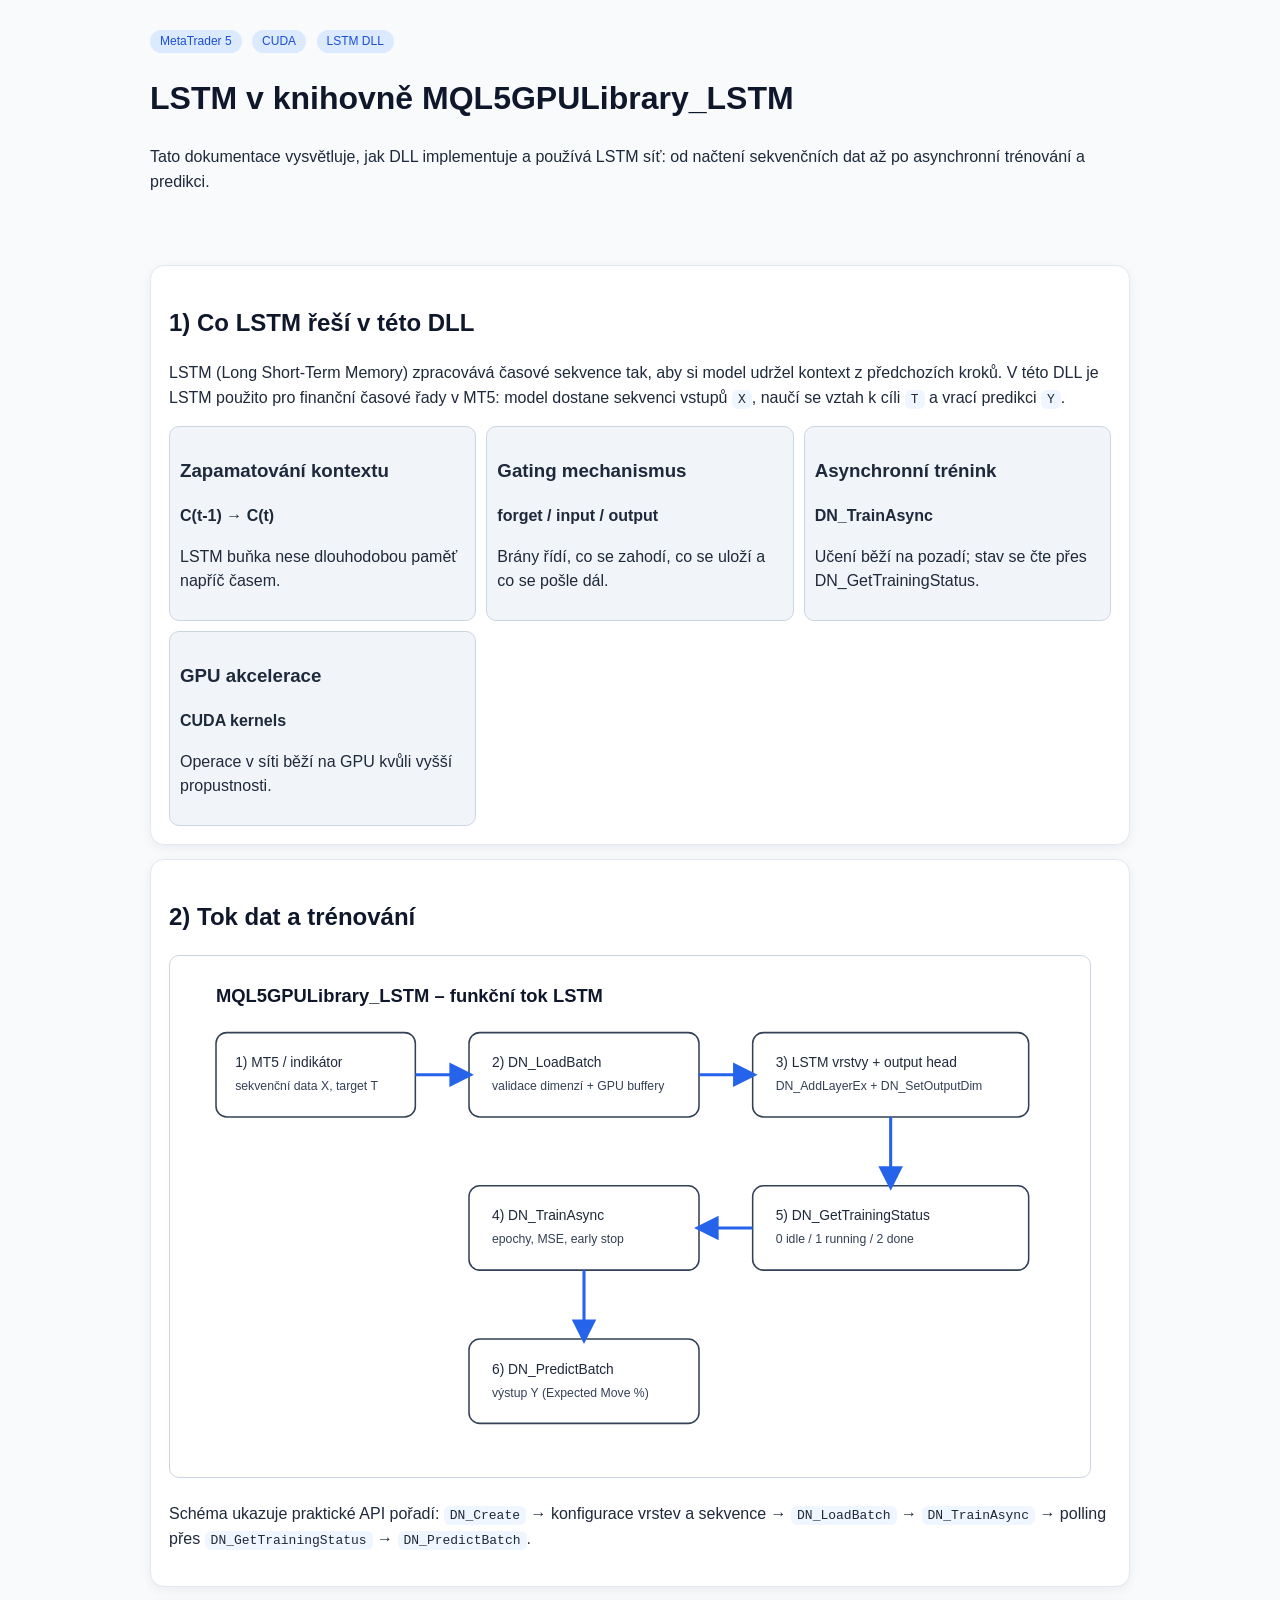
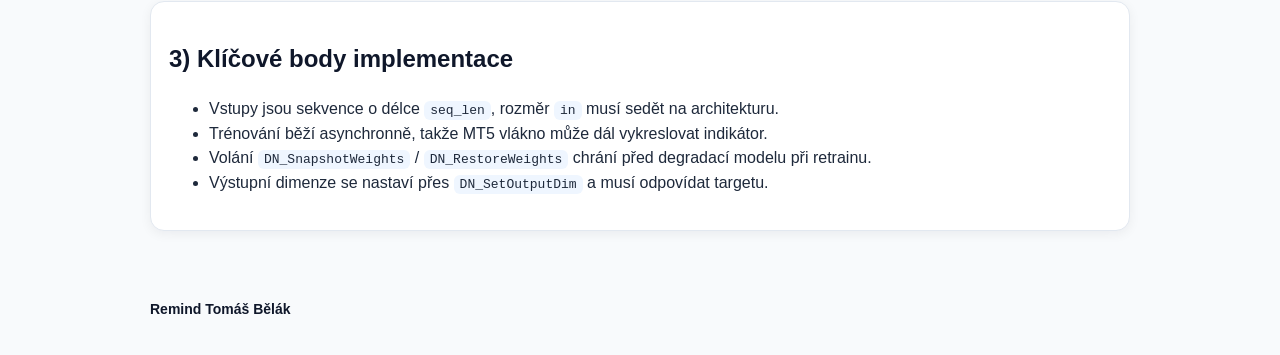
==== docs/index.html @ 9aa044b3 "Přidat HTML/JS dokumentaci LSTM s vizuálním schématem" ====
<!doctype html>
<html lang="cs">
<head>
  <meta charset="UTF-8" />
  <meta name="viewport" content="width=device-width, initial-scale=1.0" />
  <title>MQL5GPULibrary_LSTM – Dokumentace LSTM</title>
  <style>
    :root { color-scheme: light; }
    body { font-family: Arial, sans-serif; line-height: 1.55; margin: 0; color: #1e293b; background: #f8fafc; }
    header, main, footer { max-width: 980px; margin: 0 auto; padding: 20px; }
    header { padding-top: 28px; }
    h1, h2 { color: #0f172a; }
    .card { background: #fff; border: 1px solid #e2e8f0; border-radius: 14px; padding: 18px; margin: 14px 0; box-shadow: 0 3px 12px rgba(15, 23, 42, 0.06); }
    .pill { display: inline-block; padding: 2px 10px; border-radius: 999px; background: #dbeafe; color: #1d4ed8; font-size: 12px; margin-right: 6px; }
    code { background: #eff6ff; padding: 2px 6px; border-radius: 6px; }
    img { width: 100%; max-width: 920px; border-radius: 10px; border: 1px solid #cbd5e1; background: #fff; }
    .grid { display: grid; grid-template-columns: repeat(auto-fit, minmax(240px, 1fr)); gap: 10px; }
    .metric { padding: 10px; border-radius: 10px; background: #f1f5f9; border: 1px solid #cbd5e1; }
    footer { color: #475569; font-size: 14px; }
    .signature { font-weight: 700; color: #0f172a; }
  </style>
</head>
<body>
  <header>
    <span class="pill">MetaTrader 5</span>
    <span class="pill">CUDA</span>
    <span class="pill">LSTM DLL</span>
    <h1>LSTM v knihovně MQL5GPULibrary_LSTM</h1>
    <p>
      Tato dokumentace vysvětluje, jak DLL implementuje a používá LSTM síť:
      od načtení sekvenčních dat až po asynchronní trénování a predikci.
    </p>
  </header>

  <main>
    <section class="card">
      <h2>1) Co LSTM řeší v této DLL</h2>
      <p>
        LSTM (Long Short-Term Memory) zpracovává časové sekvence tak, aby si model
        udržel kontext z předchozích kroků. V této DLL je LSTM použito pro finanční
        časové řady v MT5: model dostane sekvenci vstupů <code>X</code>, naučí se vztah
        k cíli <code>T</code> a vrací predikci <code>Y</code>.
      </p>
      <div class="grid" id="lstm-metrics"></div>
    </section>

    <section class="card">
      <h2>2) Tok dat a trénování</h2>
      <img src="./lstm-flow.svg" alt="Schéma toku dat LSTM DLL" />
      <p>
        Schéma ukazuje praktické API pořadí: <code>DN_Create</code> → konfigurace
        vrstev a sekvence → <code>DN_LoadBatch</code> → <code>DN_TrainAsync</code>
        → polling přes <code>DN_GetTrainingStatus</code> → <code>DN_PredictBatch</code>.
      </p>
    </section>

    <section class="card">
      <h2>3) Klíčové body implementace</h2>
      <ul>
        <li>Vstupy jsou sekvence o délce <code>seq_len</code>, rozměr <code>in</code> musí sedět na architekturu.</li>
        <li>Trénování běží asynchronně, takže MT5 vlákno může dál vykreslovat indikátor.</li>
        <li>Volání <code>DN_SnapshotWeights</code> / <code>DN_RestoreWeights</code> chrání před degradací modelu při retrainu.</li>
        <li>Výstupní dimenze se nastaví přes <code>DN_SetOutputDim</code> a musí odpovídat targetu.</li>
      </ul>
    </section>
  </main>

  <footer>
    <p class="signature">Remind Tomáš Bělák</p>
  </footer>

  <script src="./app.js"></script>
</body>
</html>
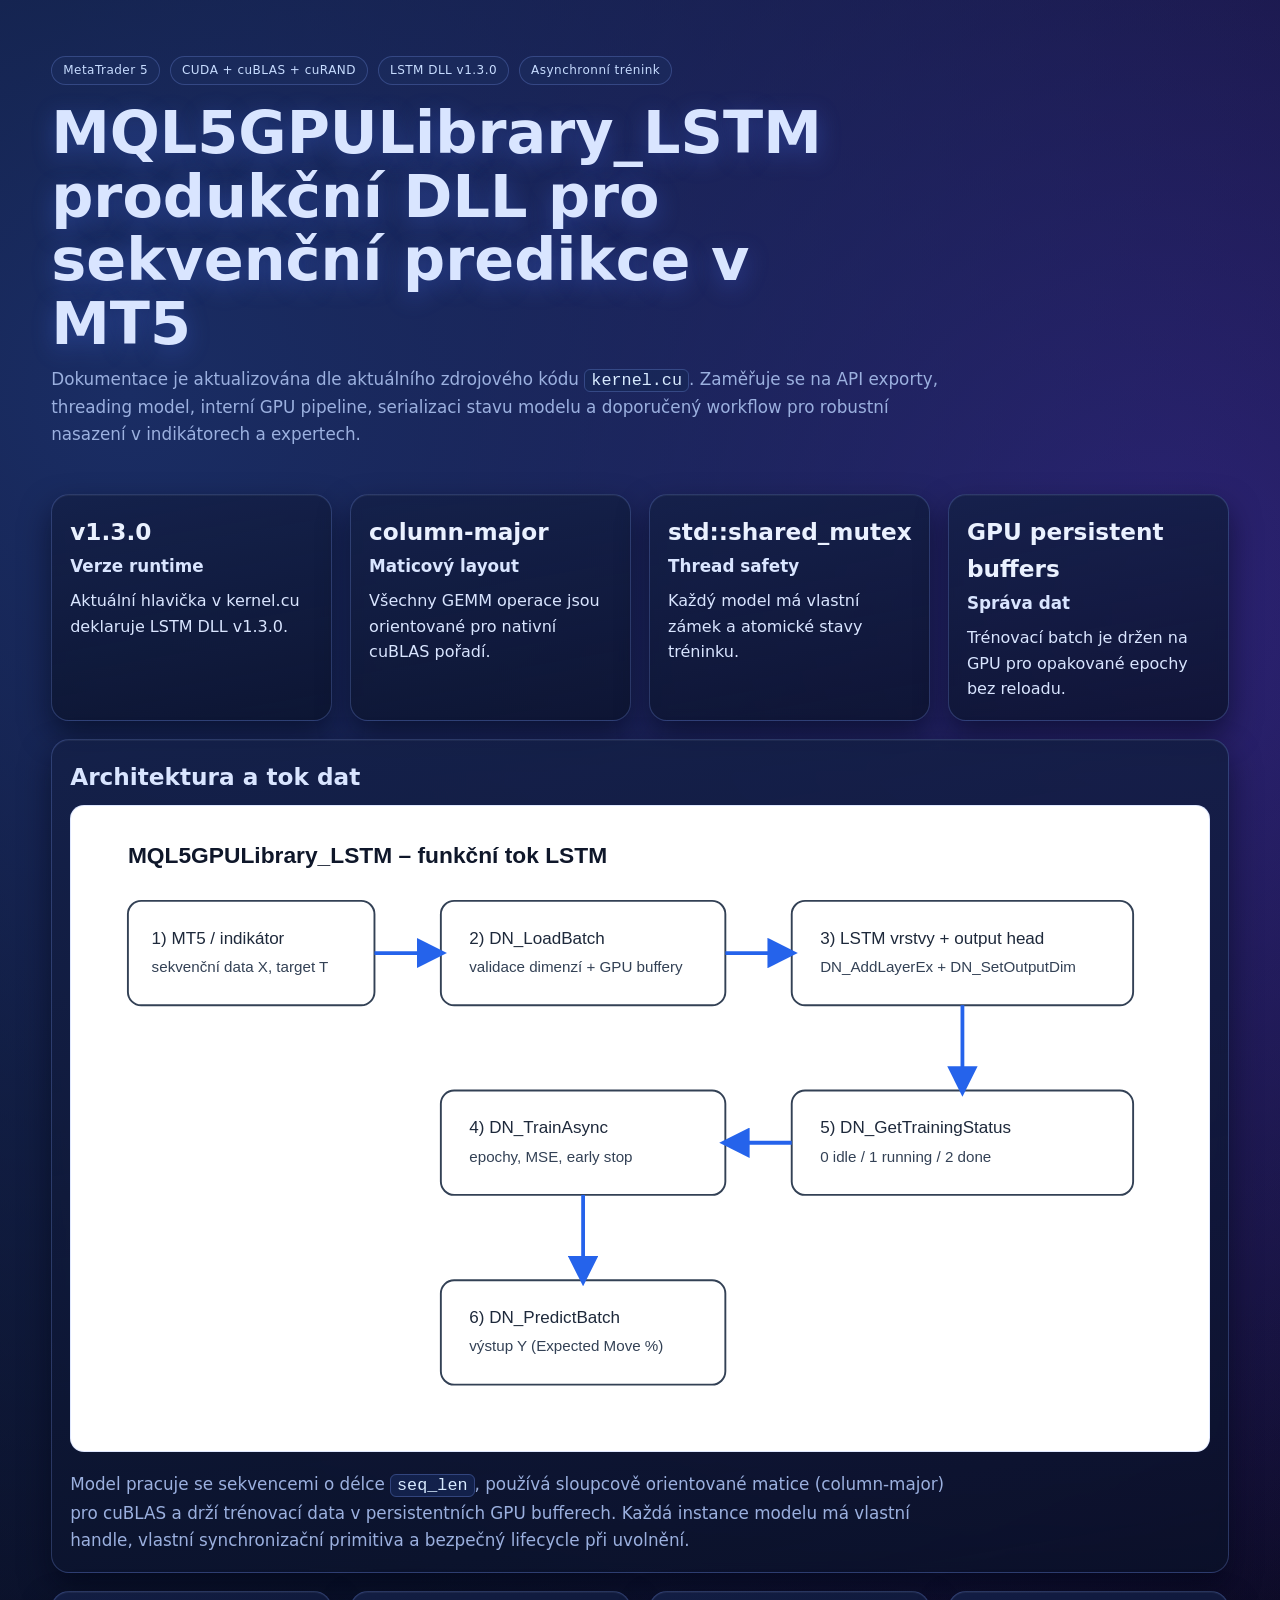
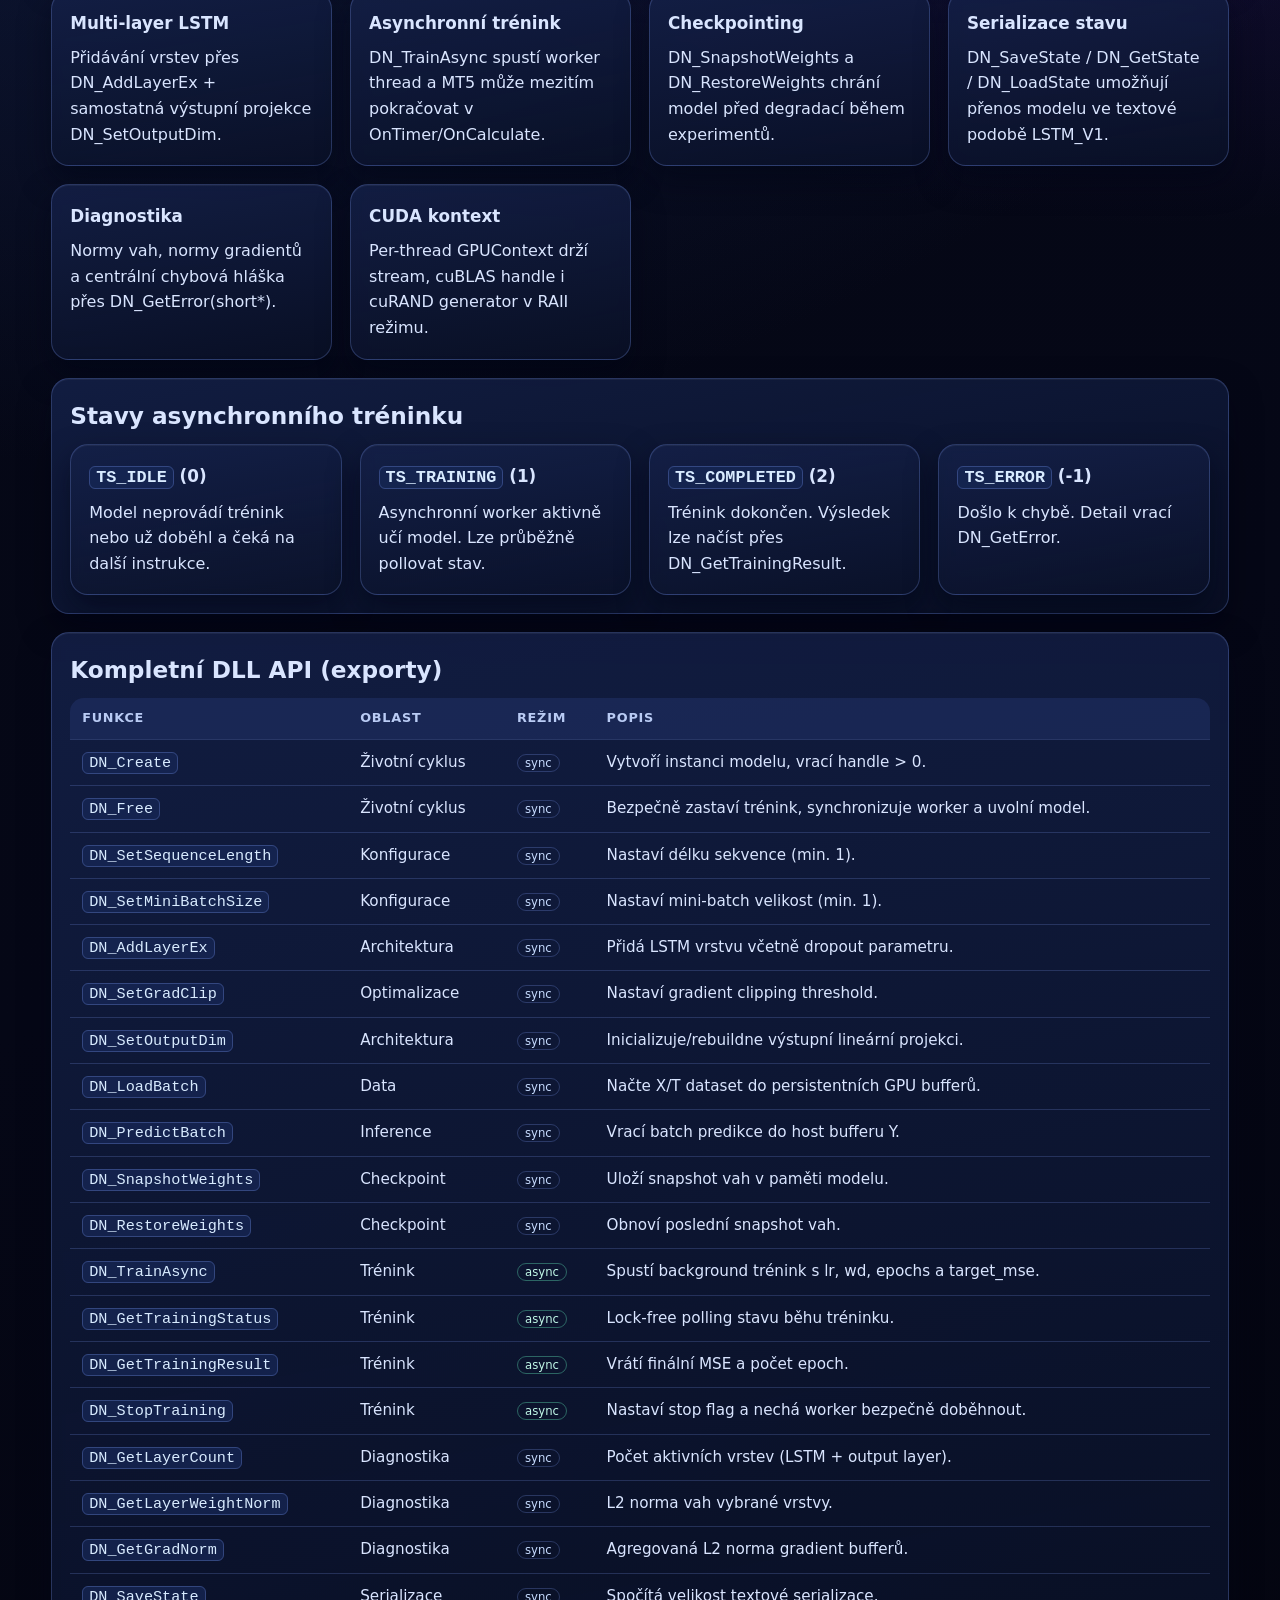
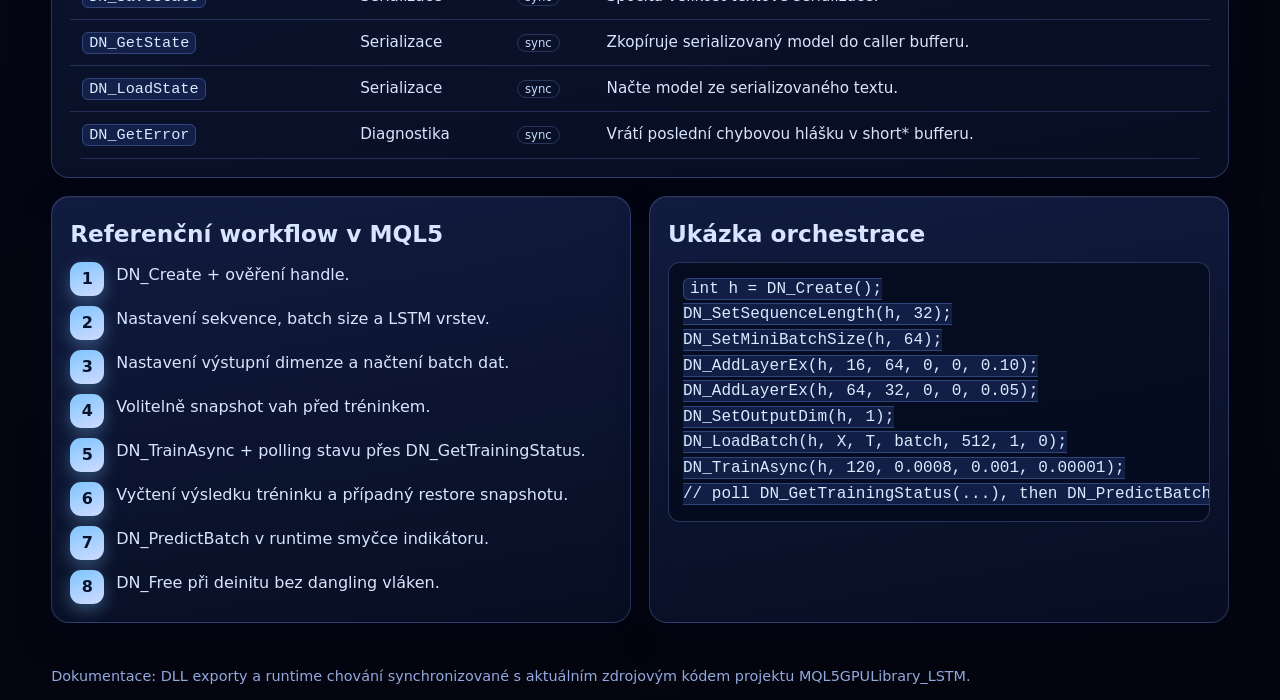
==== commit 637a98d3: "Expand docs into rich visual DLL reference" ====
--- a/docs/index.html
+++ b/docs/index.html
@@ -3,70 +3,218 @@
 <head>
   <meta charset="UTF-8" />
   <meta name="viewport" content="width=device-width, initial-scale=1.0" />
-  <title>MQL5GPULibrary_LSTM – Dokumentace LSTM</title>
+  <title>MQL5GPULibrary_LSTM — CUDA LSTM DLL</title>
   <style>
-    :root { color-scheme: light; }
-    body { font-family: Arial, sans-serif; line-height: 1.55; margin: 0; color: #1e293b; background: #f8fafc; }
-    header, main, footer { max-width: 980px; margin: 0 auto; padding: 20px; }
-    header { padding-top: 28px; }
-    h1, h2 { color: #0f172a; }
-    .card { background: #fff; border: 1px solid #e2e8f0; border-radius: 14px; padding: 18px; margin: 14px 0; box-shadow: 0 3px 12px rgba(15, 23, 42, 0.06); }
-    .pill { display: inline-block; padding: 2px 10px; border-radius: 999px; background: #dbeafe; color: #1d4ed8; font-size: 12px; margin-right: 6px; }
-    code { background: #eff6ff; padding: 2px 6px; border-radius: 6px; }
-    img { width: 100%; max-width: 920px; border-radius: 10px; border: 1px solid #cbd5e1; background: #fff; }
-    .grid { display: grid; grid-template-columns: repeat(auto-fit, minmax(240px, 1fr)); gap: 10px; }
-    .metric { padding: 10px; border-radius: 10px; background: #f1f5f9; border: 1px solid #cbd5e1; }
-    footer { color: #475569; font-size: 14px; }
-    .signature { font-weight: 700; color: #0f172a; }
+    :root {
+      --bg: #070b1b;
+      --bg-soft: #0f1532;
+      --card: rgba(14, 24, 54, 0.78);
+      --line: rgba(130, 162, 255, 0.25);
+      --text: #d9e5ff;
+      --muted: #9bb0df;
+      --accent: #63b3ff;
+      --accent-2: #9a7dff;
+      --ok: #5de2b1;
+      --warn: #ffd166;
+    }
+
+    * { box-sizing: border-box; }
+    body {
+      margin: 0;
+      font-family: "Inter", "Segoe UI", system-ui, sans-serif;
+      background:
+        radial-gradient(circle at 10% 10%, #1a2d64 0%, rgba(26,45,100,0) 45%),
+        radial-gradient(circle at 90% 15%, #341d7a 0%, rgba(52,29,122,0) 35%),
+        linear-gradient(160deg, #060a17 0%, #050716 60%, #03040d 100%);
+      color: var(--text);
+      line-height: 1.6;
+      min-height: 100vh;
+    }
+
+    .container { width: min(1200px, 92vw); margin: 0 auto; }
+
+    .hero {
+      padding: 56px 0 30px;
+    }
+
+    .badges { display: flex; flex-wrap: wrap; gap: 10px; }
+    .badge {
+      border: 1px solid var(--line);
+      padding: 4px 11px;
+      border-radius: 999px;
+      color: #c7dcff;
+      background: rgba(28, 47, 97, 0.5);
+      font-size: 12px;
+      letter-spacing: 0.04em;
+    }
+
+    h1 {
+      margin: 16px 0 10px;
+      font-size: clamp(2rem, 4.6vw, 4rem);
+      line-height: 1.08;
+      max-width: 850px;
+      text-shadow: 0 6px 24px rgba(80, 121, 255, 0.33);
+    }
+
+    .lead { color: var(--muted); max-width: 900px; font-size: 1.05rem; }
+
+    .grid {
+      display: grid;
+      gap: 18px;
+      grid-template-columns: repeat(auto-fit, minmax(230px, 1fr));
+    }
+
+    .panel {
+      border: 1px solid var(--line);
+      border-radius: 18px;
+      background: linear-gradient(170deg, rgba(20, 32, 72, 0.86), rgba(10, 17, 40, 0.76));
+      box-shadow: inset 0 1px 0 rgba(255,255,255,0.05), 0 14px 30px rgba(2, 5, 22, 0.55);
+      backdrop-filter: blur(6px);
+      padding: 18px;
+    }
+
+    h2 { margin: 0 0 10px; font-size: 1.45rem; }
+    h3 { margin: 0 0 8px; font-size: 1.05rem; }
+    p { margin: 0; }
+
+    section { margin: 16px 0 18px; }
+
+    .stats .value {
+      font-size: 1.45rem;
+      font-weight: 700;
+      color: #eaf1ff;
+      margin-bottom: 3px;
+    }
+
+    .flow-img {
+      width: 100%;
+      border-radius: 14px;
+      border: 1px solid var(--line);
+      margin-bottom: 12px;
+      background: #fff;
+    }
+
+    .api-table {
+      width: 100%;
+      border-collapse: collapse;
+      font-size: 0.95rem;
+      overflow: hidden;
+      border-radius: 14px;
+    }
+
+    .api-table th, .api-table td {
+      border-bottom: 1px solid rgba(117, 146, 230, 0.24);
+      text-align: left;
+      padding: 10px 12px;
+      vertical-align: top;
+    }
+
+    .api-table th {
+      color: #b9cbf4;
+      background: rgba(34, 53, 108, 0.5);
+      font-size: 0.8rem;
+      text-transform: uppercase;
+      letter-spacing: 0.06em;
+    }
+
+    .tag { font-size: 0.73rem; padding: 1px 7px; border-radius: 10px; border: 1px solid var(--line); }
+    .tag.async { color: #c0f8e7; border-color: rgba(93,226,177,.4); }
+    .tag.sync { color: #c7dcff; }
+
+    code {
+      font-family: Consolas, "SFMono-Regular", monospace;
+      color: #d8ebff;
+      background: rgba(23, 39, 87, 0.72);
+      border: 1px solid rgba(109, 139, 220, 0.35);
+      border-radius: 6px;
+      padding: 1px 6px;
+    }
+
+    pre {
+      margin: 0;
+      padding: 14px;
+      border-radius: 12px;
+      background: rgba(5, 12, 31, 0.9);
+      border: 1px solid rgba(118, 149, 233, 0.3);
+      overflow: auto;
+      color: #d7e6ff;
+    }
+
+    .timeline { display: grid; gap: 10px; }
+    .step {
+      display: grid;
+      grid-template-columns: 36px 1fr;
+      gap: 10px;
+      align-items: start;
+    }
+    .step .n {
+      width: 34px; height: 34px; border-radius: 11px;
+      display: grid; place-items: center;
+      font-weight: 700;
+      color: #09132f;
+      background: linear-gradient(160deg, #7ec5ff, #d0dbff);
+      box-shadow: 0 6px 16px rgba(126,197,255,0.35);
+    }
+
+    footer { color: #91a9de; padding: 24px 0 40px; font-size: .9rem; }
   </style>
 </head>
 <body>
-  <header>
-    <span class="pill">MetaTrader 5</span>
-    <span class="pill">CUDA</span>
-    <span class="pill">LSTM DLL</span>
-    <h1>LSTM v knihovně MQL5GPULibrary_LSTM</h1>
-    <p>
-      Tato dokumentace vysvětluje, jak DLL implementuje a používá LSTM síť:
-      od načtení sekvenčních dat až po asynchronní trénování a predikci.
-    </p>
+  <header class="hero container">
+    <div class="badges">
+      <span class="badge">MetaTrader 5</span>
+      <span class="badge">CUDA + cuBLAS + cuRAND</span>
+      <span class="badge">LSTM DLL v1.3.0</span>
+      <span class="badge">Asynchronní trénink</span>
+    </div>
+    <h1>MQL5GPULibrary_LSTM<br/>produkční DLL pro sekvenční predikce v MT5</h1>
+    <p class="lead">Dokumentace je aktualizována dle aktuálního zdrojového kódu <code>kernel.cu</code>. Zaměřuje se na API exporty, threading model, interní GPU pipeline, serializaci stavu modelu a doporučený workflow pro robustní nasazení v indikátorech a expertech.</p>
   </header>
 
-  <main>
-    <section class="card">
-      <h2>1) Co LSTM řeší v této DLL</h2>
-      <p>
-        LSTM (Long Short-Term Memory) zpracovává časové sekvence tak, aby si model
-        udržel kontext z předchozích kroků. V této DLL je LSTM použito pro finanční
-        časové řady v MT5: model dostane sekvenci vstupů <code>X</code>, naučí se vztah
-        k cíli <code>T</code> a vrací predikci <code>Y</code>.
-      </p>
-      <div class="grid" id="lstm-metrics"></div>
-    </section>
-
-    <section class="card">
-      <h2>2) Tok dat a trénování</h2>
-      <img src="./lstm-flow.svg" alt="Schéma toku dat LSTM DLL" />
-      <p>
-        Schéma ukazuje praktické API pořadí: <code>DN_Create</code> → konfigurace
-        vrstev a sekvence → <code>DN_LoadBatch</code> → <code>DN_TrainAsync</code>
-        → polling přes <code>DN_GetTrainingStatus</code> → <code>DN_PredictBatch</code>.
-      </p>
-    </section>
-
-    <section class="card">
-      <h2>3) Klíčové body implementace</h2>
-      <ul>
-        <li>Vstupy jsou sekvence o délce <code>seq_len</code>, rozměr <code>in</code> musí sedět na architekturu.</li>
-        <li>Trénování běží asynchronně, takže MT5 vlákno může dál vykreslovat indikátor.</li>
-        <li>Volání <code>DN_SnapshotWeights</code> / <code>DN_RestoreWeights</code> chrání před degradací modelu při retrainu.</li>
-        <li>Výstupní dimenze se nastaví přes <code>DN_SetOutputDim</code> a musí odpovídat targetu.</li>
-      </ul>
+  <main class="container">
+    <section class="grid stats" id="runtime-stats"></section>
+
+    <section class="panel">
+      <h2>Architektura a tok dat</h2>
+      <img src="./lstm-flow.svg" alt="Tok dat a API orchestrace LSTM DLL" class="flow-img"/>
+      <p class="lead">Model pracuje se sekvencemi o délce <code>seq_len</code>, používá sloupcově orientované matice (column-major) pro cuBLAS a drží trénovací data v persistentních GPU bufferech. Každá instance modelu má vlastní handle, vlastní synchronizační primitiva a bezpečný lifecycle při uvolnění.</p>
+    </section>
+
+    <section class="grid" id="feature-cards"></section>
+
+    <section class="panel">
+      <h2>Stavy asynchronního tréninku</h2>
+      <div class="grid" id="state-cards"></div>
+    </section>
+
+    <section class="panel">
+      <h2>Kompletní DLL API (exporty)</h2>
+      <table class="api-table" id="api-table"></table>
+    </section>
+
+    <section class="grid">
+      <article class="panel">
+        <h2>Referenční workflow v MQL5</h2>
+        <div class="timeline" id="workflow"></div>
+      </article>
+      <article class="panel">
+        <h2>Ukázka orchestrace</h2>
+<pre><code>int h = DN_Create();
+DN_SetSequenceLength(h, 32);
+DN_SetMiniBatchSize(h, 64);
+DN_AddLayerEx(h, 16, 64, 0, 0, 0.10);
+DN_AddLayerEx(h, 64, 32, 0, 0, 0.05);
+DN_SetOutputDim(h, 1);
+DN_LoadBatch(h, X, T, batch, 512, 1, 0);
+DN_TrainAsync(h, 120, 0.0008, 0.001, 0.00001);
+// poll DN_GetTrainingStatus(...), then DN_PredictBatch(...)
+</code></pre>
+      </article>
     </section>
   </main>
 
-  <footer>
-    <p class="signature">Remind Tomáš Bělák</p>
+  <footer class="container">
+    Dokumentace: DLL exporty a runtime chování synchronizované s aktuálním zdrojovým kódem projektu MQL5GPULibrary_LSTM.
   </footer>
 
   <script src="./app.js"></script>
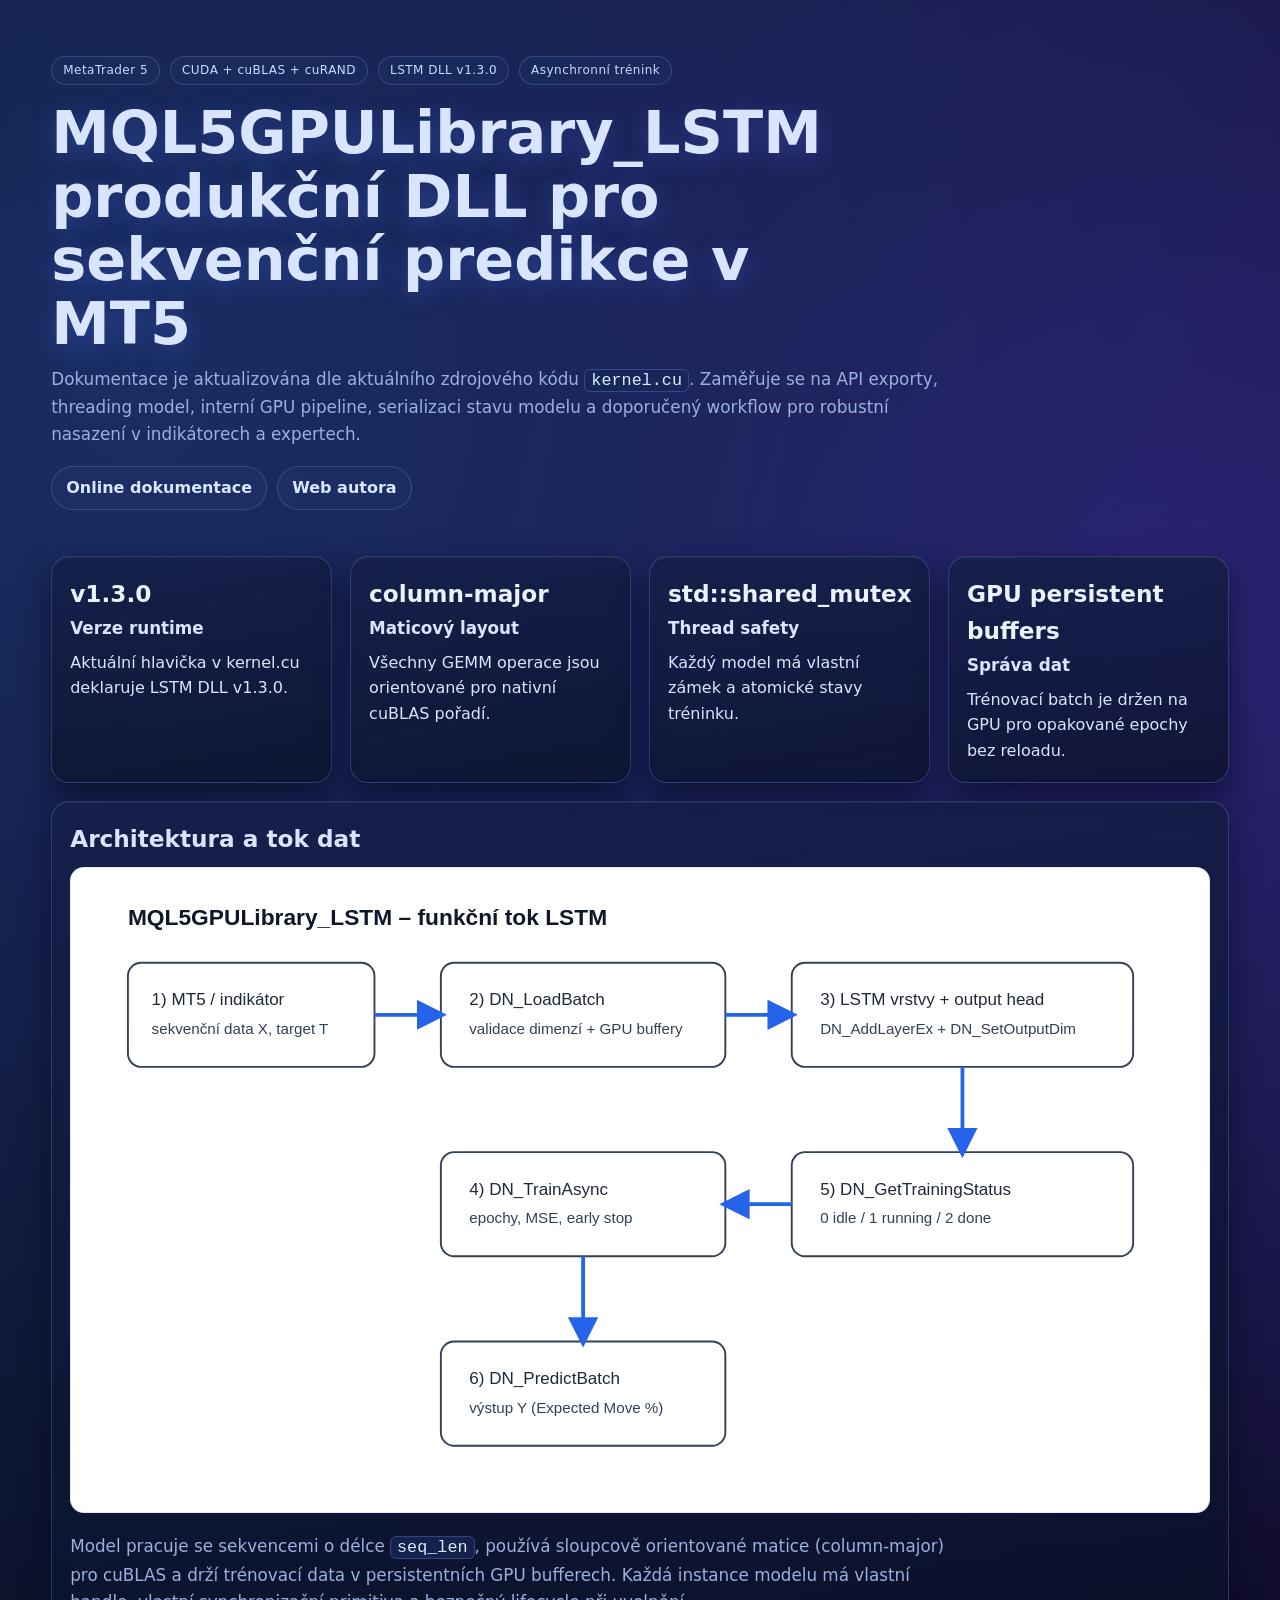
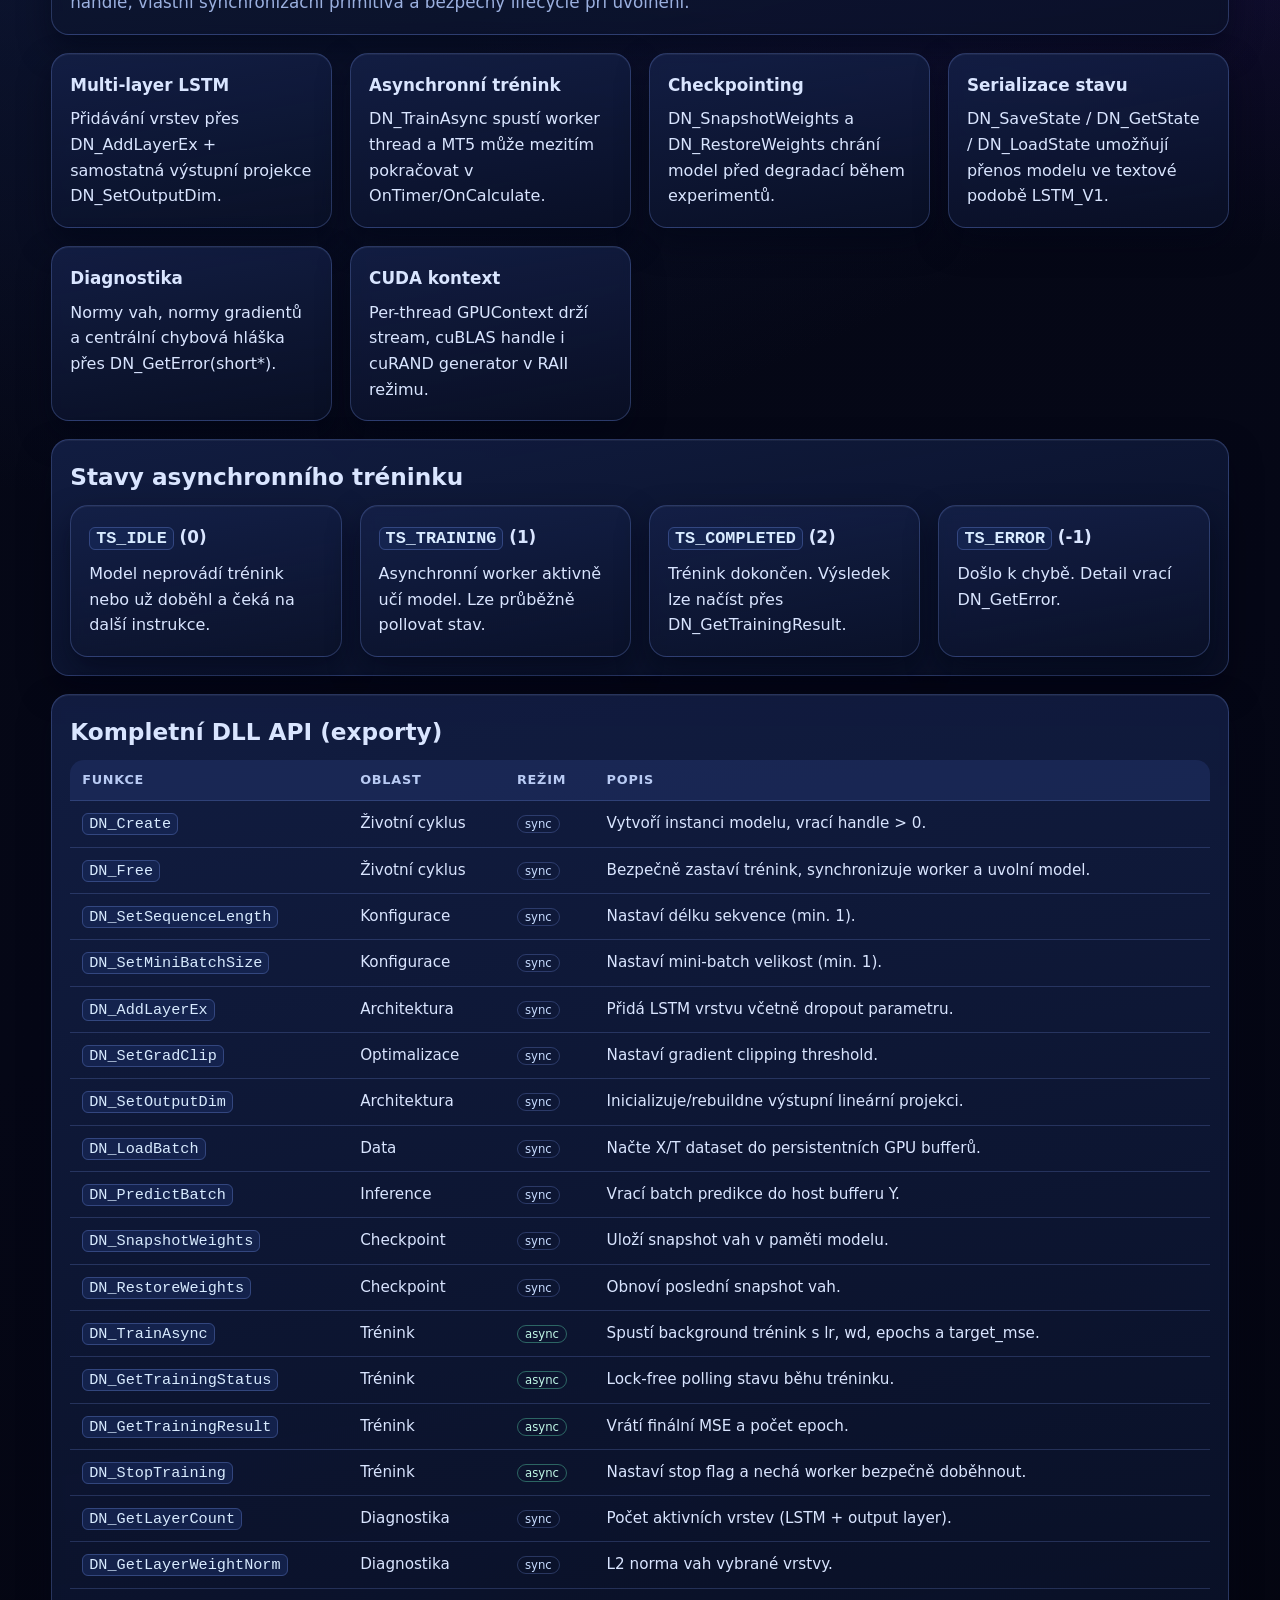
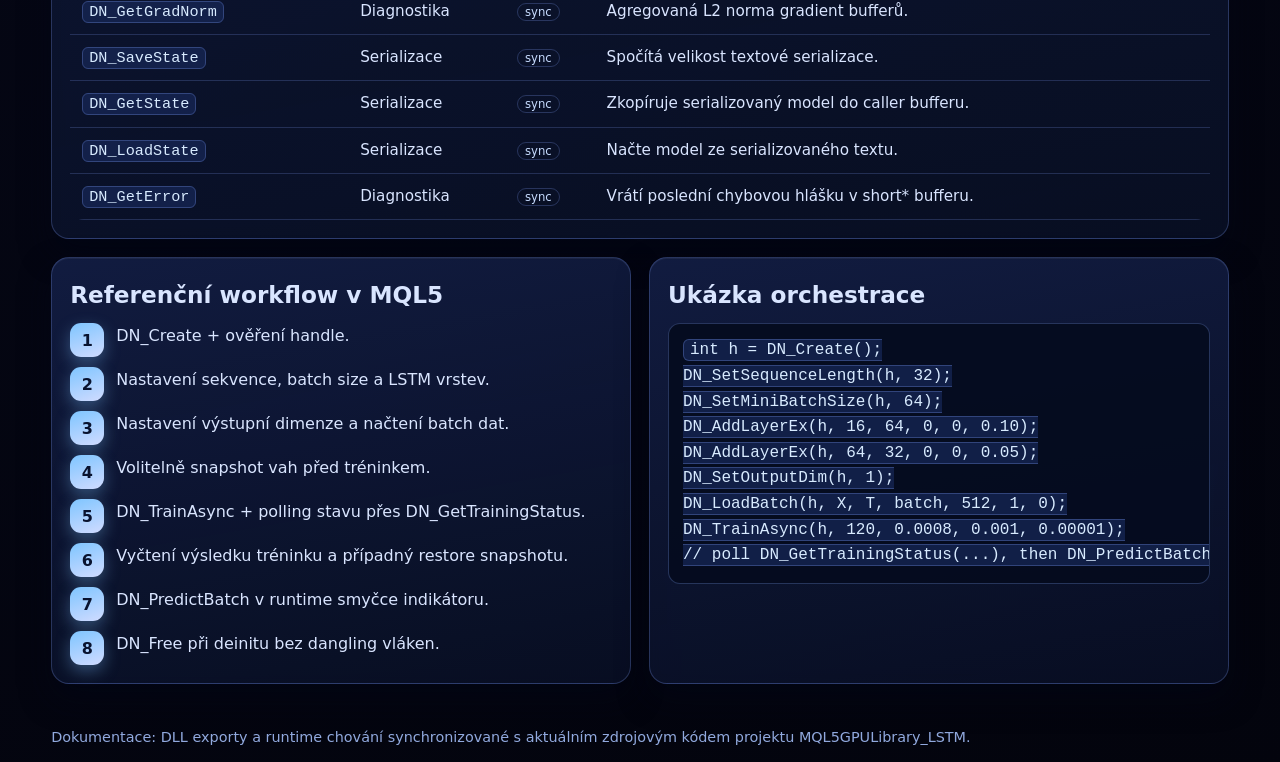
==== commit 5b3f3be0: "Add official remind.cz links to docs and README" ====
--- a/docs/index.html
+++ b/docs/index.html
@@ -58,6 +58,31 @@
 
     .lead { color: var(--muted); max-width: 900px; font-size: 1.05rem; }
 
+    .quick-links {
+      margin-top: 18px;
+      display: flex;
+      flex-wrap: wrap;
+      gap: 10px;
+    }
+
+    .quick-link {
+      display: inline-flex;
+      align-items: center;
+      gap: 8px;
+      padding: 8px 14px;
+      border-radius: 999px;
+      border: 1px solid var(--line);
+      color: #d6e7ff;
+      text-decoration: none;
+      font-weight: 600;
+      background: rgba(34, 53, 108, 0.4);
+    }
+
+    .quick-link:hover {
+      border-color: rgba(99, 179, 255, 0.65);
+      background: rgba(42, 66, 132, 0.55);
+    }
+
     .grid {
       display: grid;
       gap: 18px;
@@ -169,6 +194,10 @@
     </div>
     <h1>MQL5GPULibrary_LSTM<br/>produkční DLL pro sekvenční predikce v MT5</h1>
     <p class="lead">Dokumentace je aktualizována dle aktuálního zdrojového kódu <code>kernel.cu</code>. Zaměřuje se na API exporty, threading model, interní GPU pipeline, serializaci stavu modelu a doporučený workflow pro robustní nasazení v indikátorech a expertech.</p>
+    <div class="quick-links">
+      <a class="quick-link" href="https://remind.cz/DLL/MQL5GPULibrary_LSTM.html" target="_blank" rel="noopener noreferrer">Online dokumentace</a>
+      <a class="quick-link" href="https://remind.cz/" target="_blank" rel="noopener noreferrer">Web autora</a>
+    </div>
   </header>
 
   <main class="container">
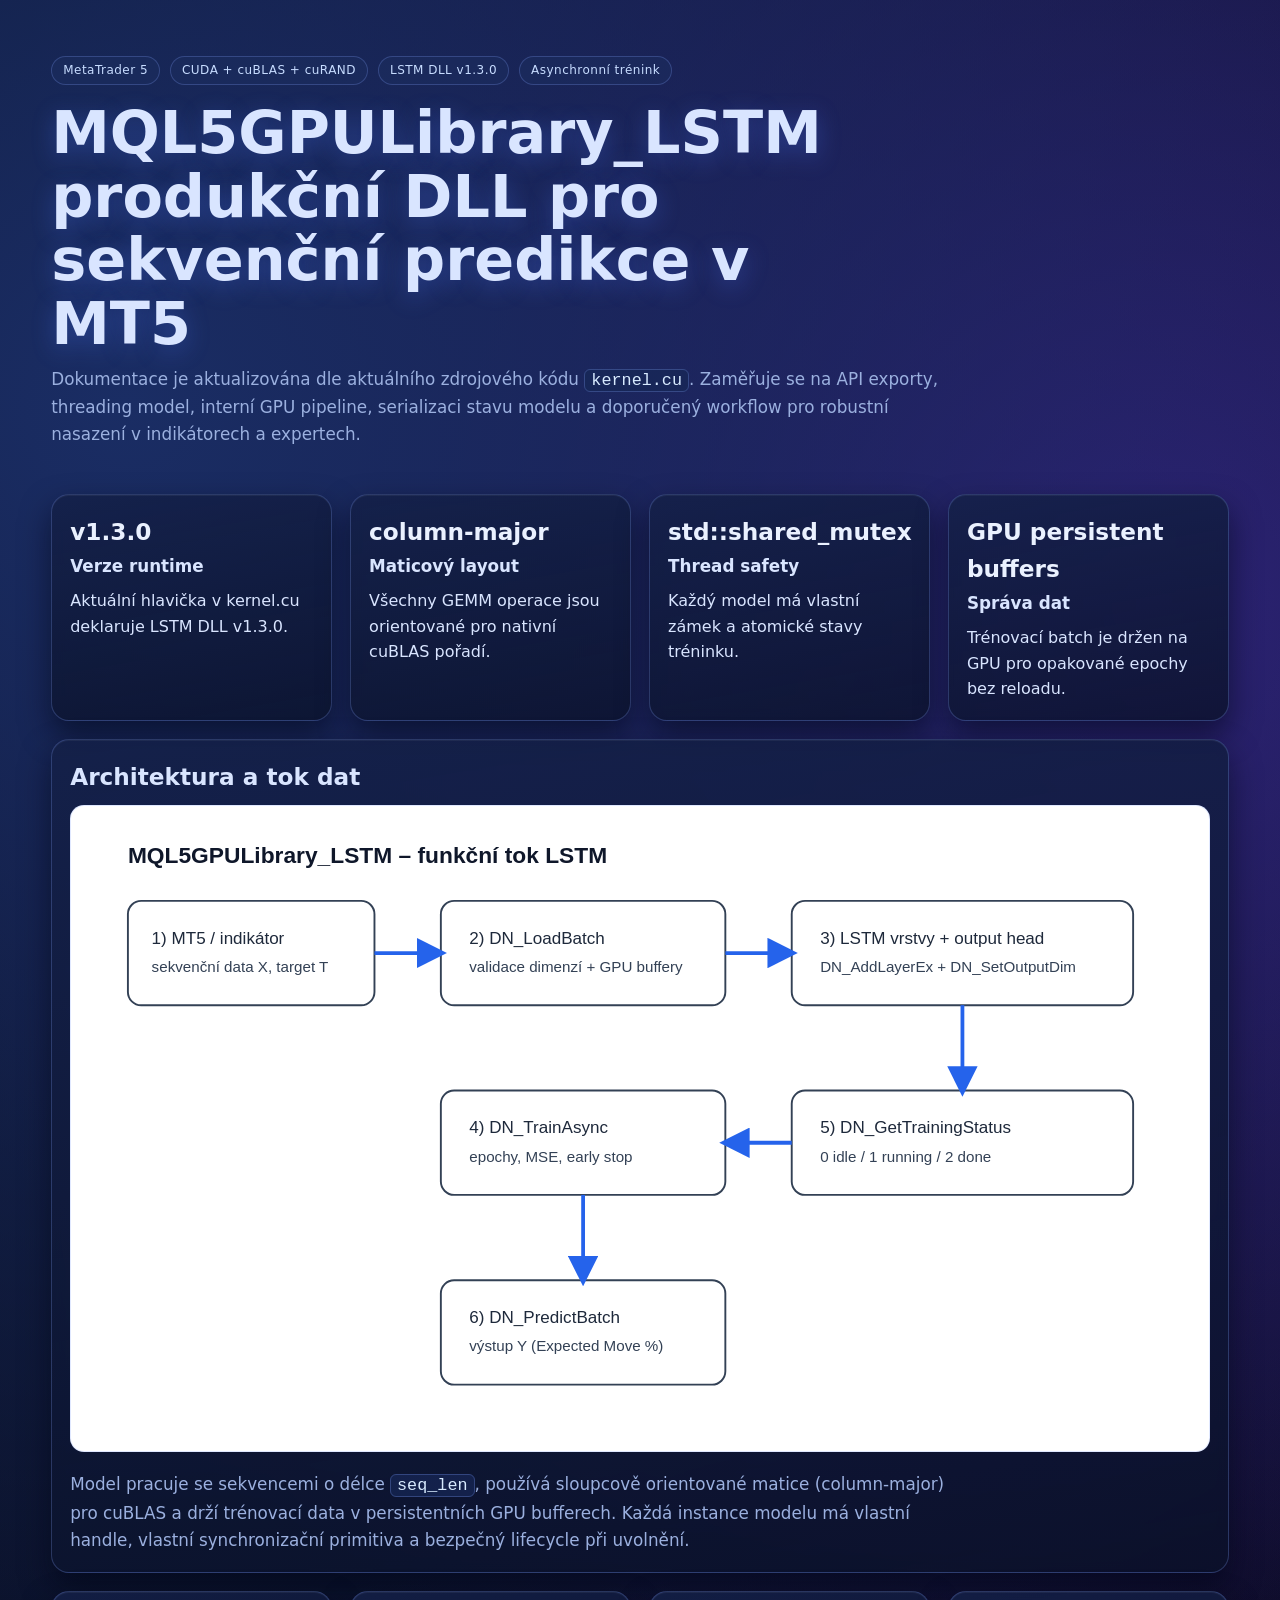
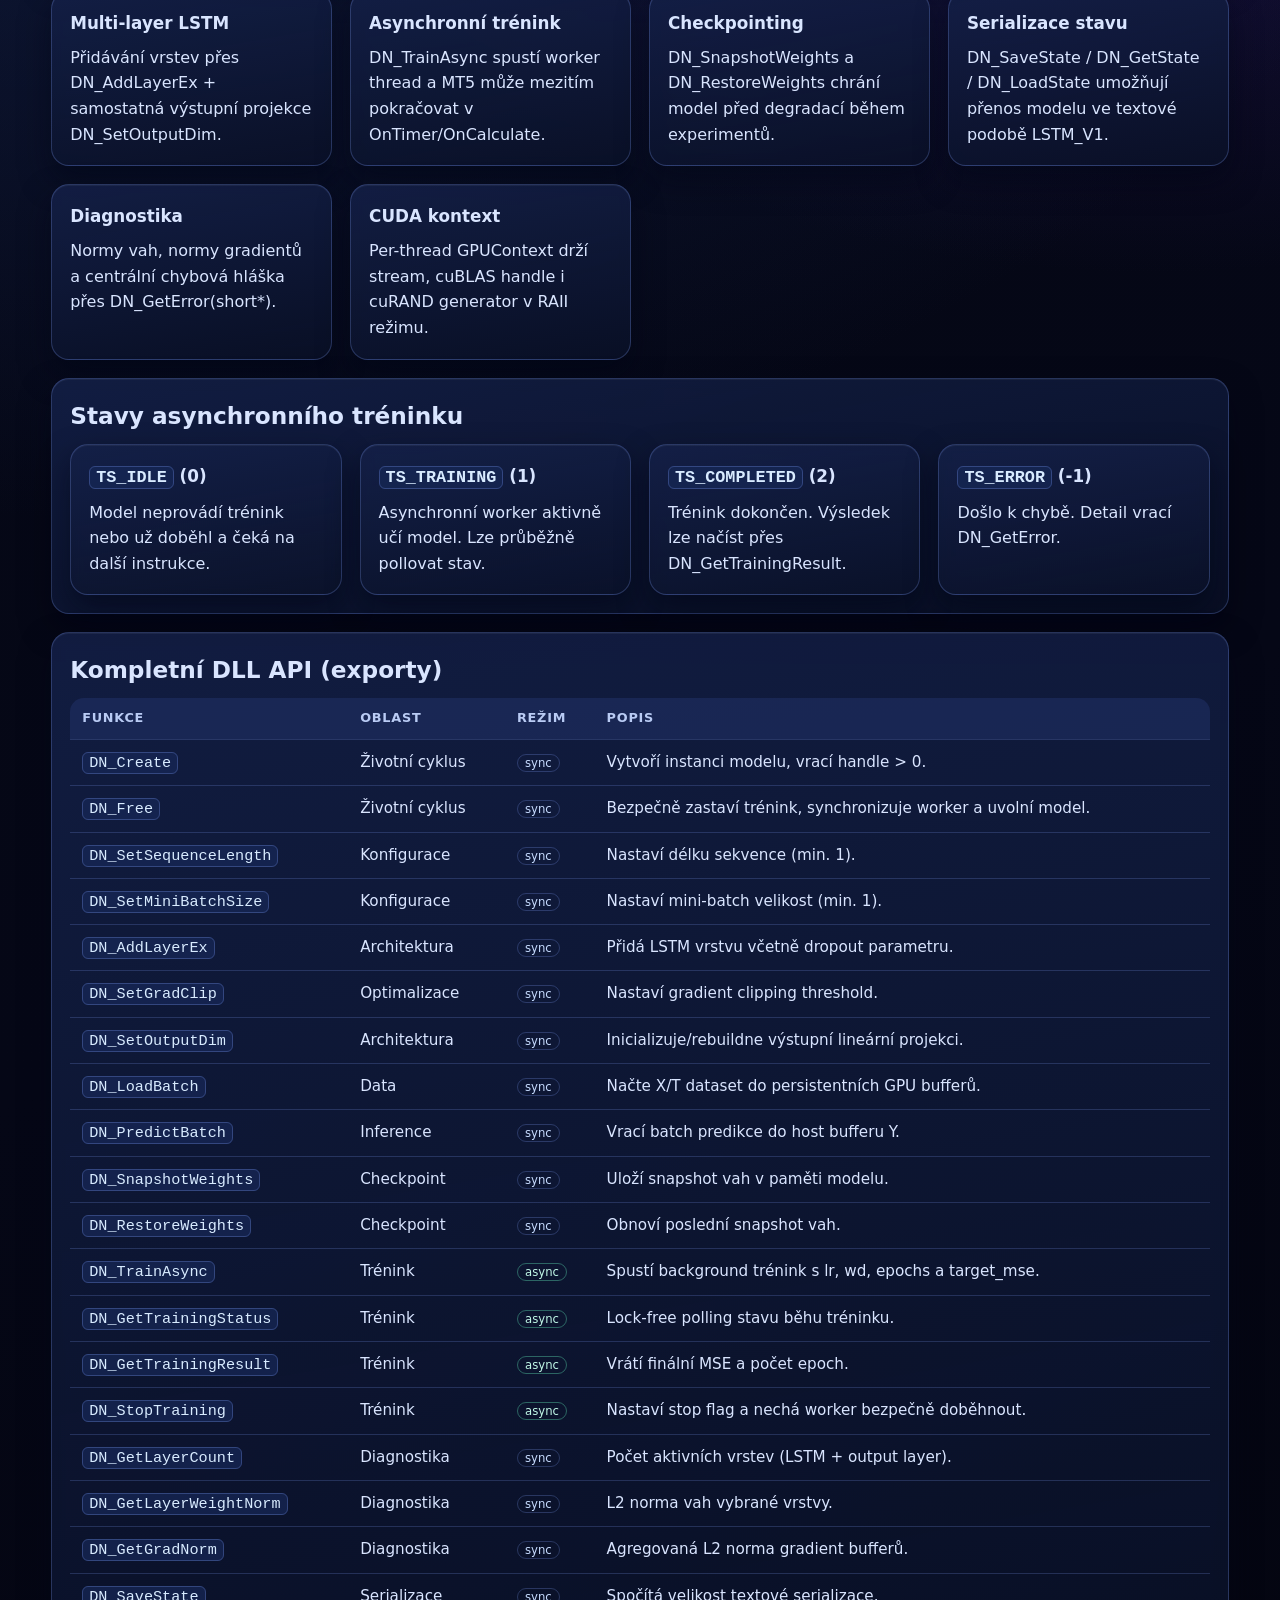
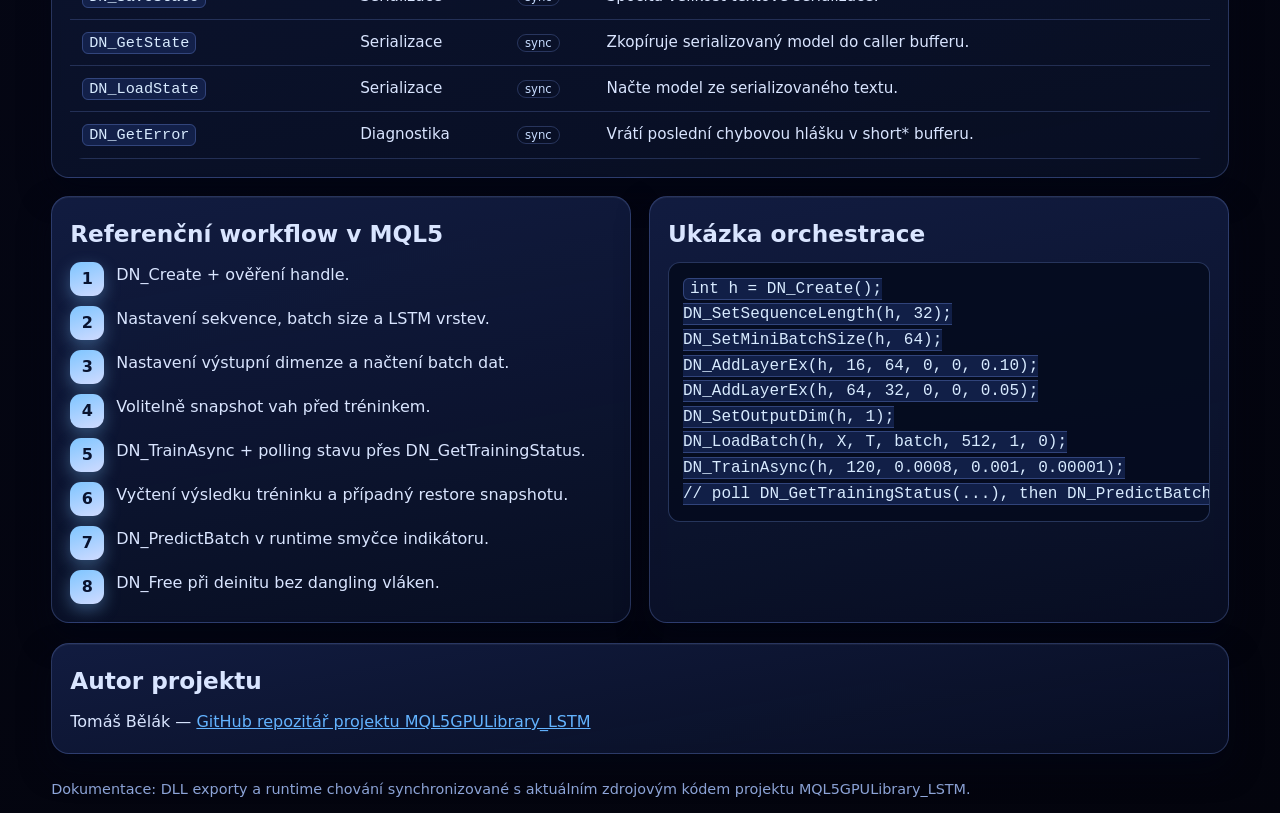
==== commit eab0e55f: "Update index.html to remove quick links Removed quick links section and added project author informa" ====
--- a/docs/index.html
+++ b/docs/index.html
@@ -58,31 +58,6 @@
 
     .lead { color: var(--muted); max-width: 900px; font-size: 1.05rem; }
 
-    .quick-links {
-      margin-top: 18px;
-      display: flex;
-      flex-wrap: wrap;
-      gap: 10px;
-    }
-
-    .quick-link {
-      display: inline-flex;
-      align-items: center;
-      gap: 8px;
-      padding: 8px 14px;
-      border-radius: 999px;
-      border: 1px solid var(--line);
-      color: #d6e7ff;
-      text-decoration: none;
-      font-weight: 600;
-      background: rgba(34, 53, 108, 0.4);
-    }
-
-    .quick-link:hover {
-      border-color: rgba(99, 179, 255, 0.65);
-      background: rgba(42, 66, 132, 0.55);
-    }
-
     .grid {
       display: grid;
       gap: 18px;
@@ -194,10 +169,6 @@
     </div>
     <h1>MQL5GPULibrary_LSTM<br/>produkční DLL pro sekvenční predikce v MT5</h1>
     <p class="lead">Dokumentace je aktualizována dle aktuálního zdrojového kódu <code>kernel.cu</code>. Zaměřuje se na API exporty, threading model, interní GPU pipeline, serializaci stavu modelu a doporučený workflow pro robustní nasazení v indikátorech a expertech.</p>
-    <div class="quick-links">
-      <a class="quick-link" href="https://remind.cz/DLL/MQL5GPULibrary_LSTM.html" target="_blank" rel="noopener noreferrer">Online dokumentace</a>
-      <a class="quick-link" href="https://remind.cz/" target="_blank" rel="noopener noreferrer">Web autora</a>
-    </div>
   </header>
 
   <main class="container">
@@ -240,6 +211,17 @@
 </code></pre>
       </article>
     </section>
+
+<section class="panel container" style="margin-top:20px;">
+  <h2>Autor projektu</h2>
+  <p>
+    Tomáš Bělák —
+    <a href="https://github.com/RemindCZ/MQL5GPULibrary_LSTM" target="_blank" style="color:#63b3ff;">
+      GitHub repozitář projektu MQL5GPULibrary_LSTM
+    </a>
+  </p>
+</section>
+
   </main>
 
   <footer class="container">
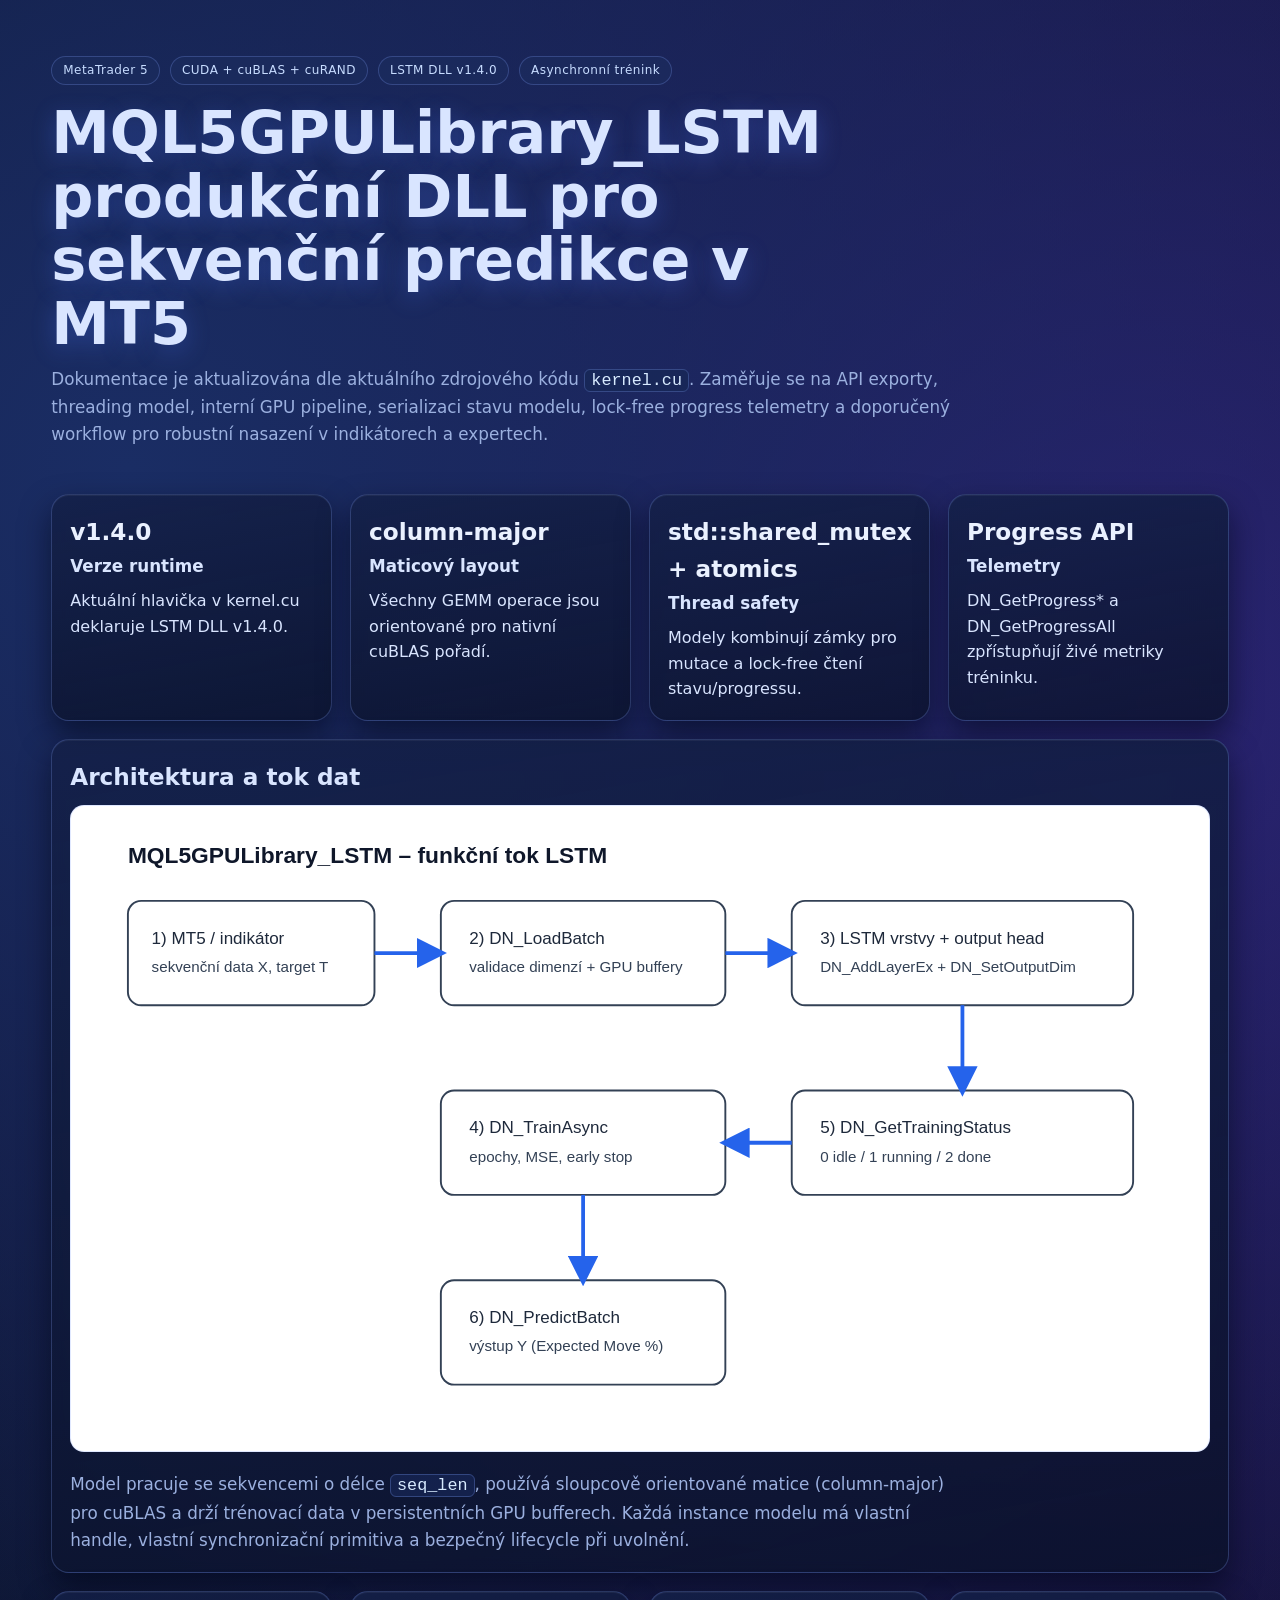
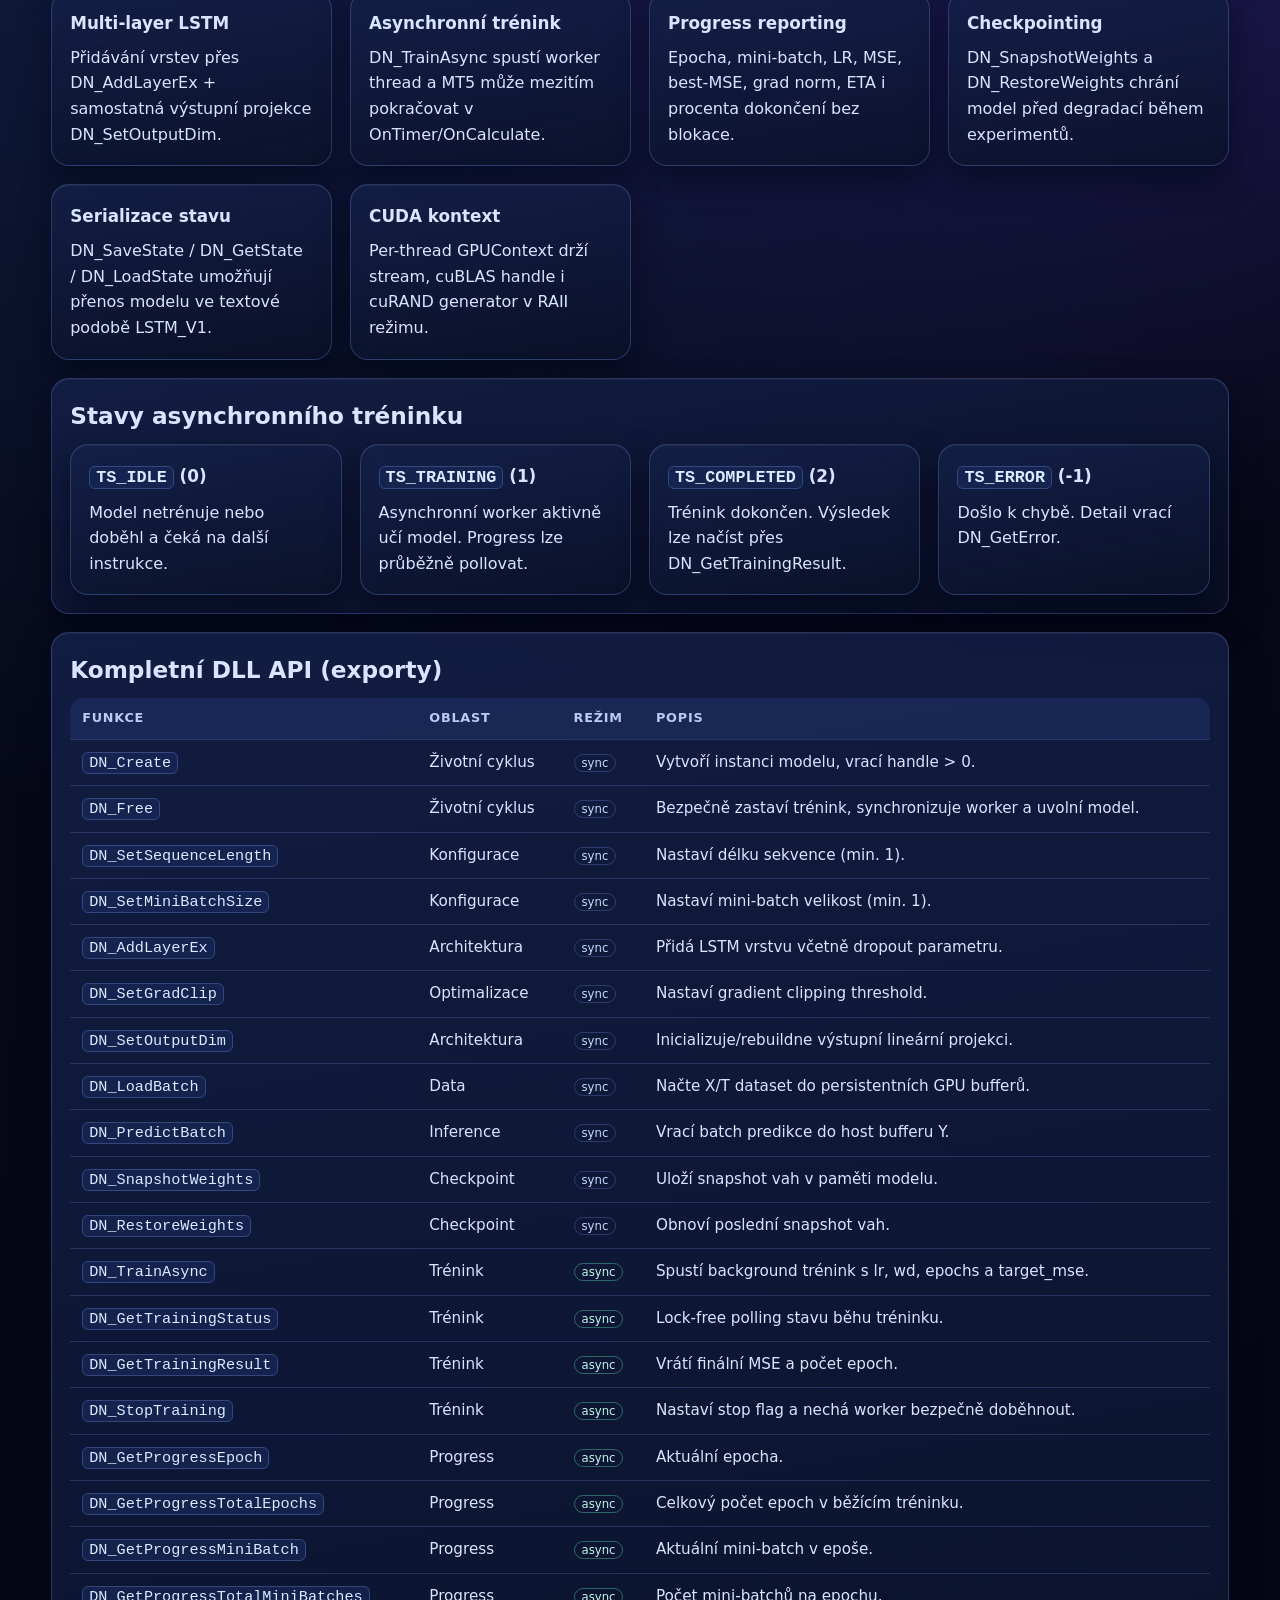
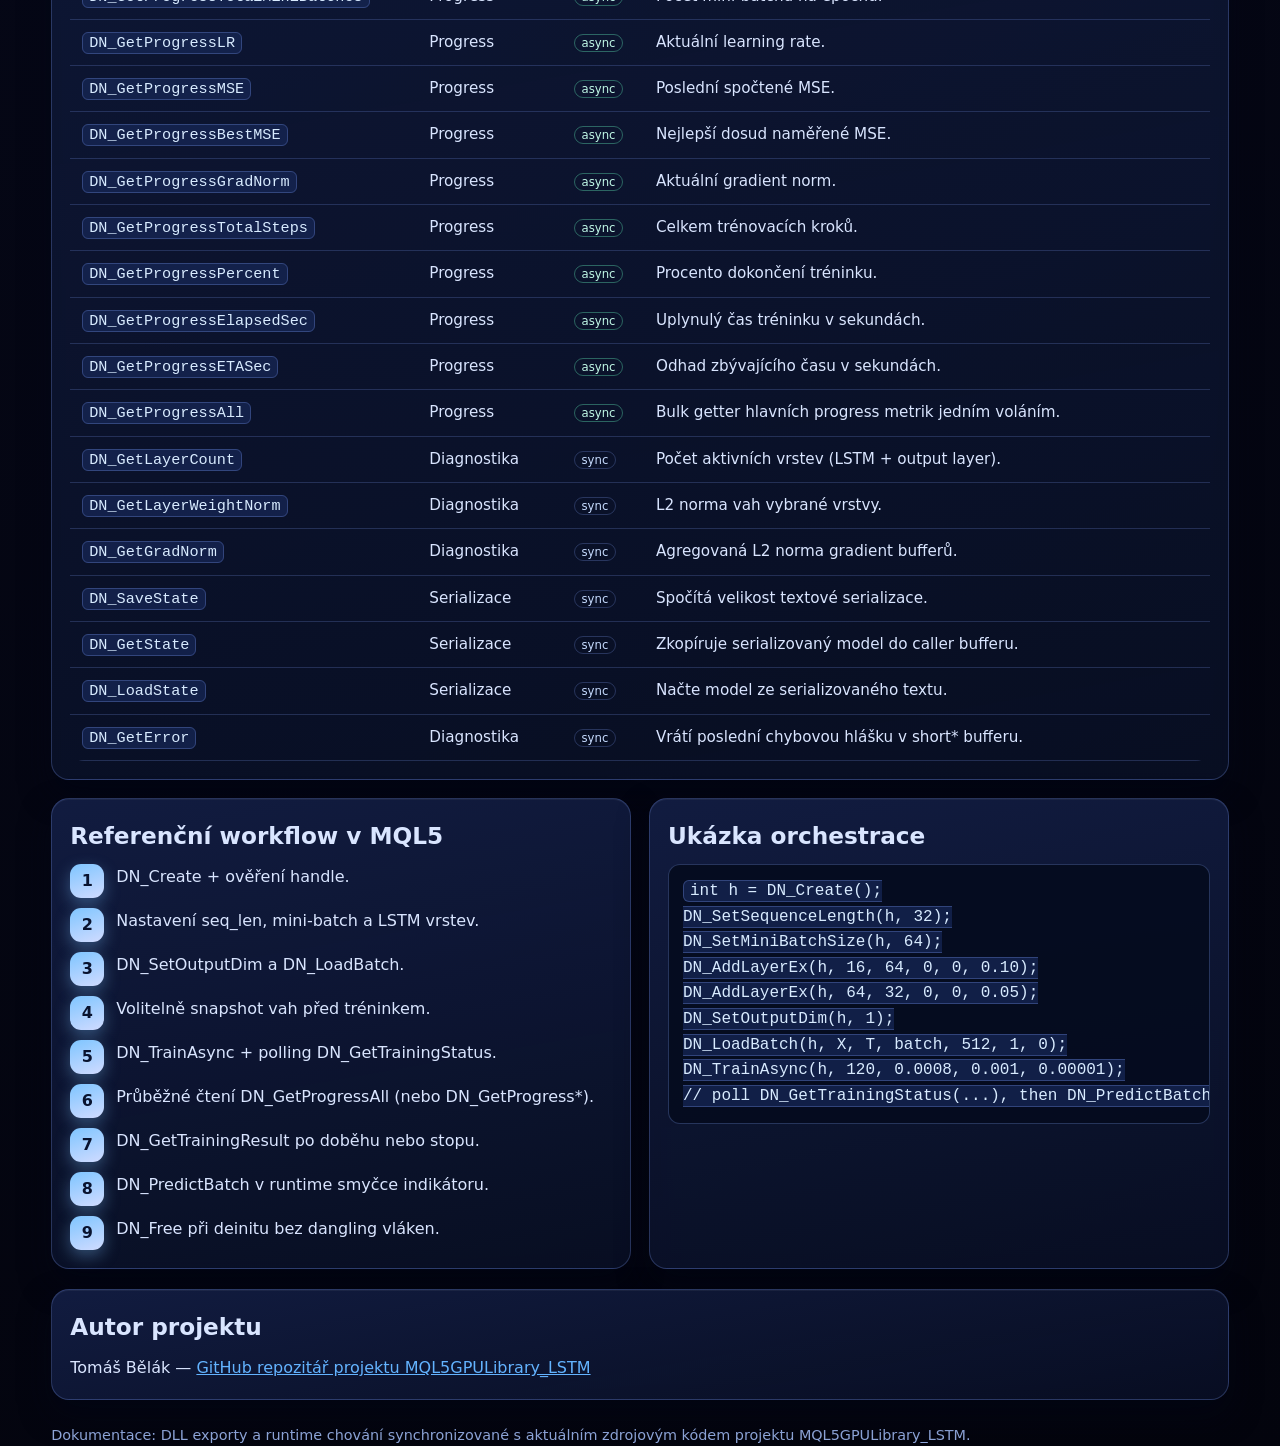
==== commit 58cf8521: "docs: overhaul documentation for kernel.cu v1.4 progress API" ====
--- a/docs/index.html
+++ b/docs/index.html
@@ -164,11 +164,11 @@
     <div class="badges">
       <span class="badge">MetaTrader 5</span>
       <span class="badge">CUDA + cuBLAS + cuRAND</span>
-      <span class="badge">LSTM DLL v1.3.0</span>
+      <span class="badge">LSTM DLL v1.4.0</span>
       <span class="badge">Asynchronní trénink</span>
     </div>
     <h1>MQL5GPULibrary_LSTM<br/>produkční DLL pro sekvenční predikce v MT5</h1>
-    <p class="lead">Dokumentace je aktualizována dle aktuálního zdrojového kódu <code>kernel.cu</code>. Zaměřuje se na API exporty, threading model, interní GPU pipeline, serializaci stavu modelu a doporučený workflow pro robustní nasazení v indikátorech a expertech.</p>
+    <p class="lead">Dokumentace je aktualizována dle aktuálního zdrojového kódu <code>kernel.cu</code>. Zaměřuje se na API exporty, threading model, interní GPU pipeline, serializaci stavu modelu, lock-free progress telemetry a doporučený workflow pro robustní nasazení v indikátorech a expertech.</p>
   </header>
 
   <main class="container">
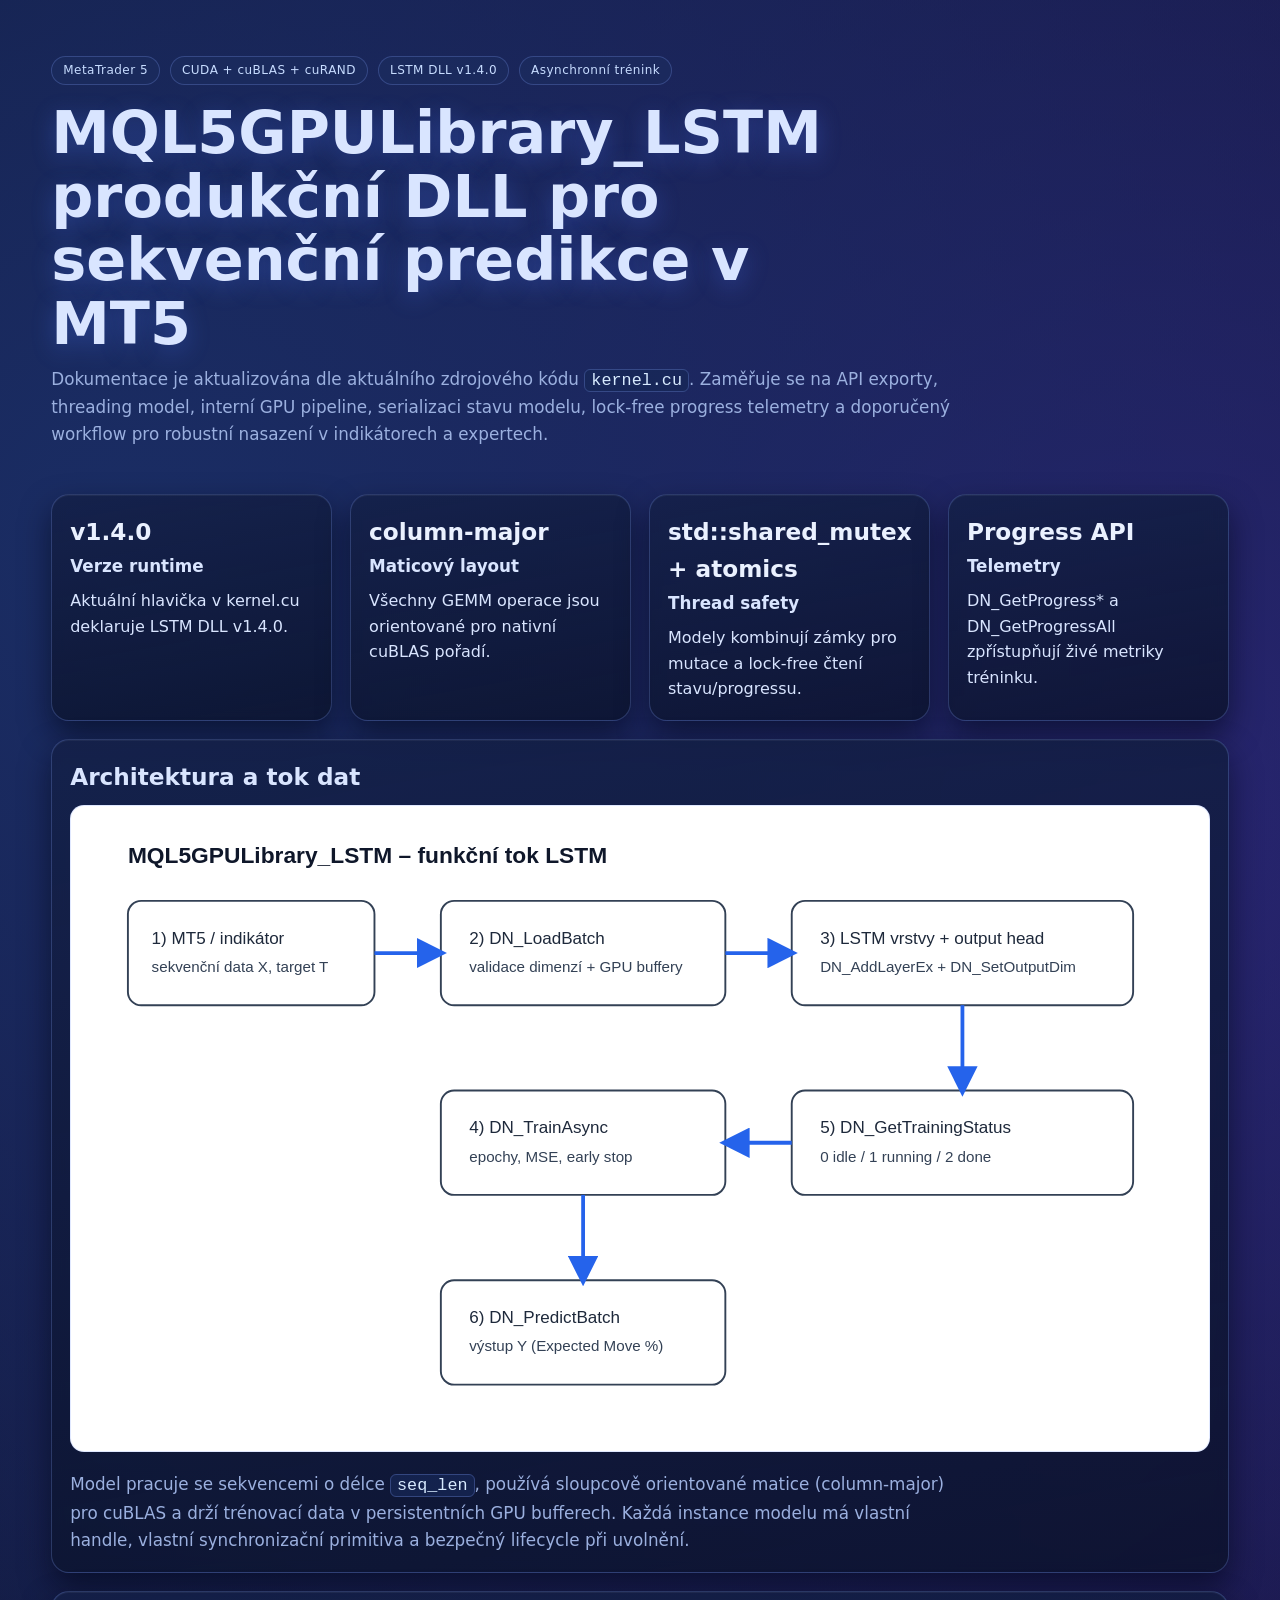
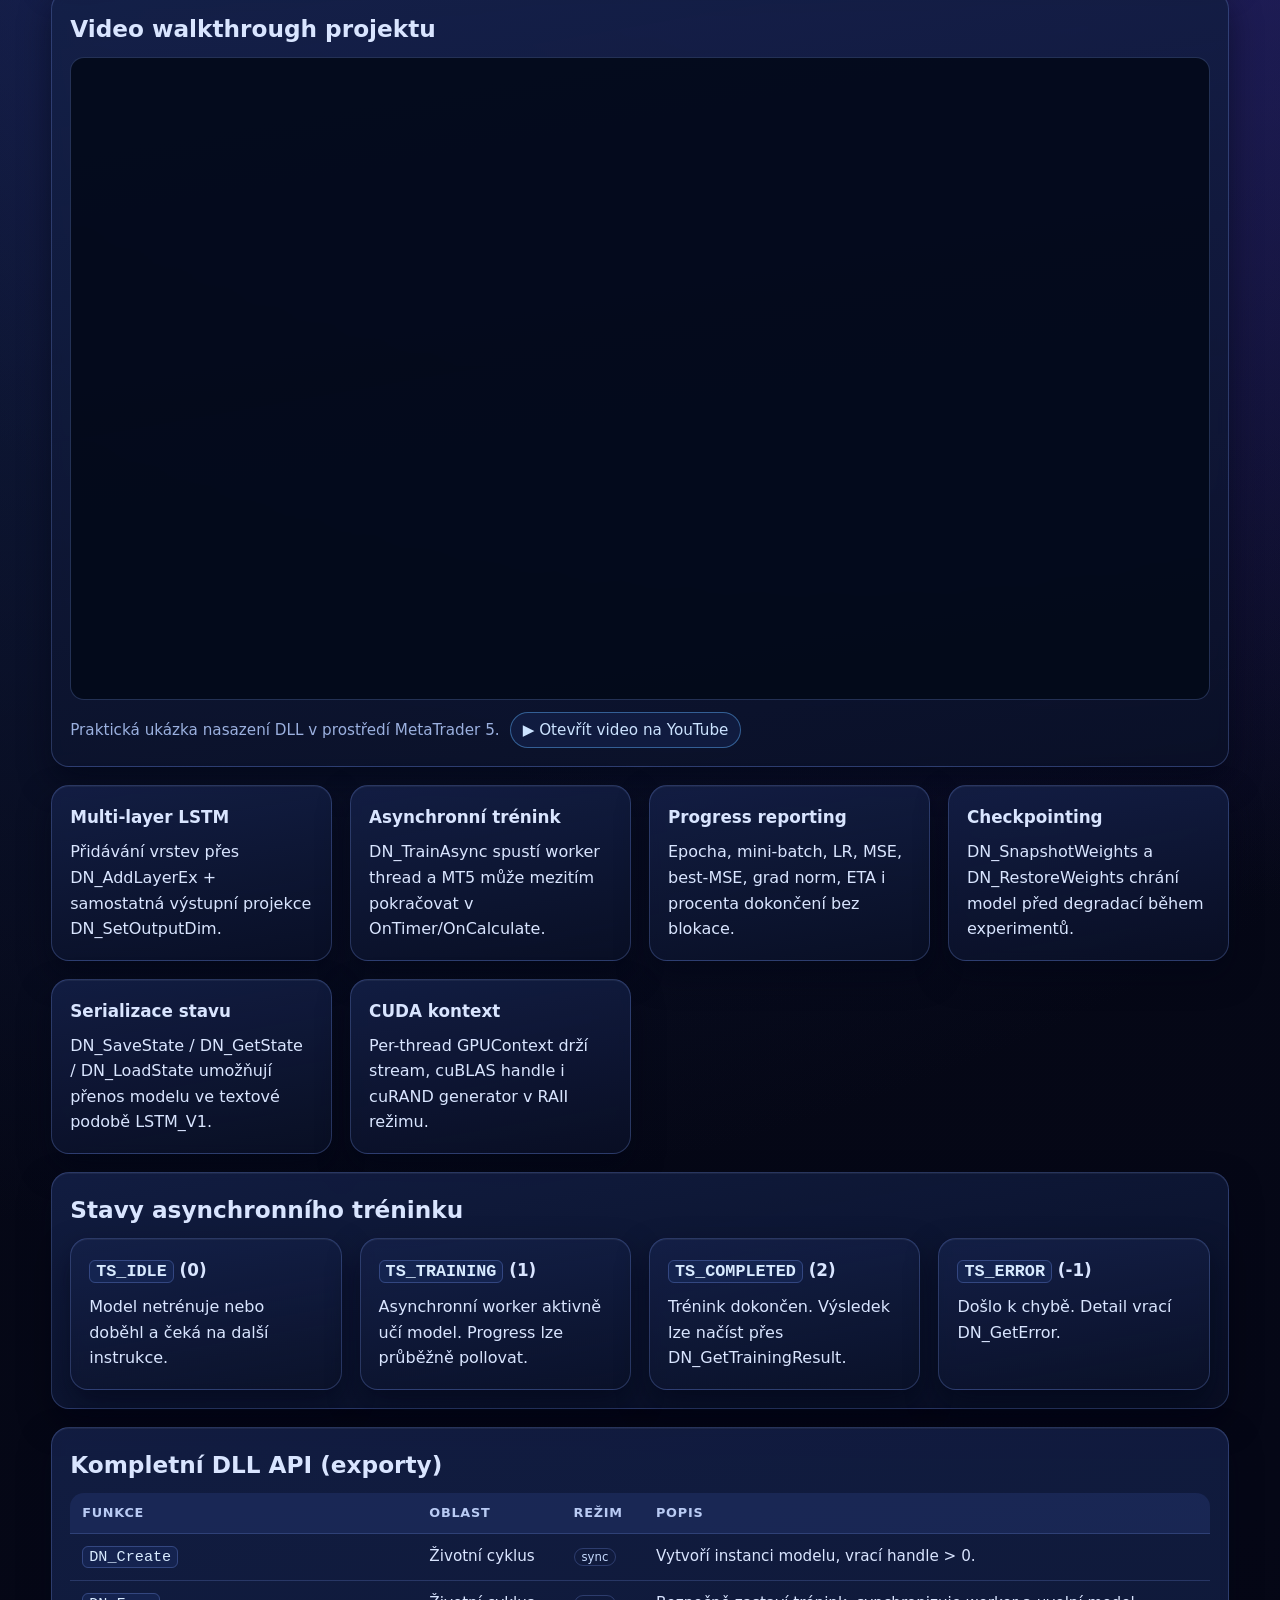
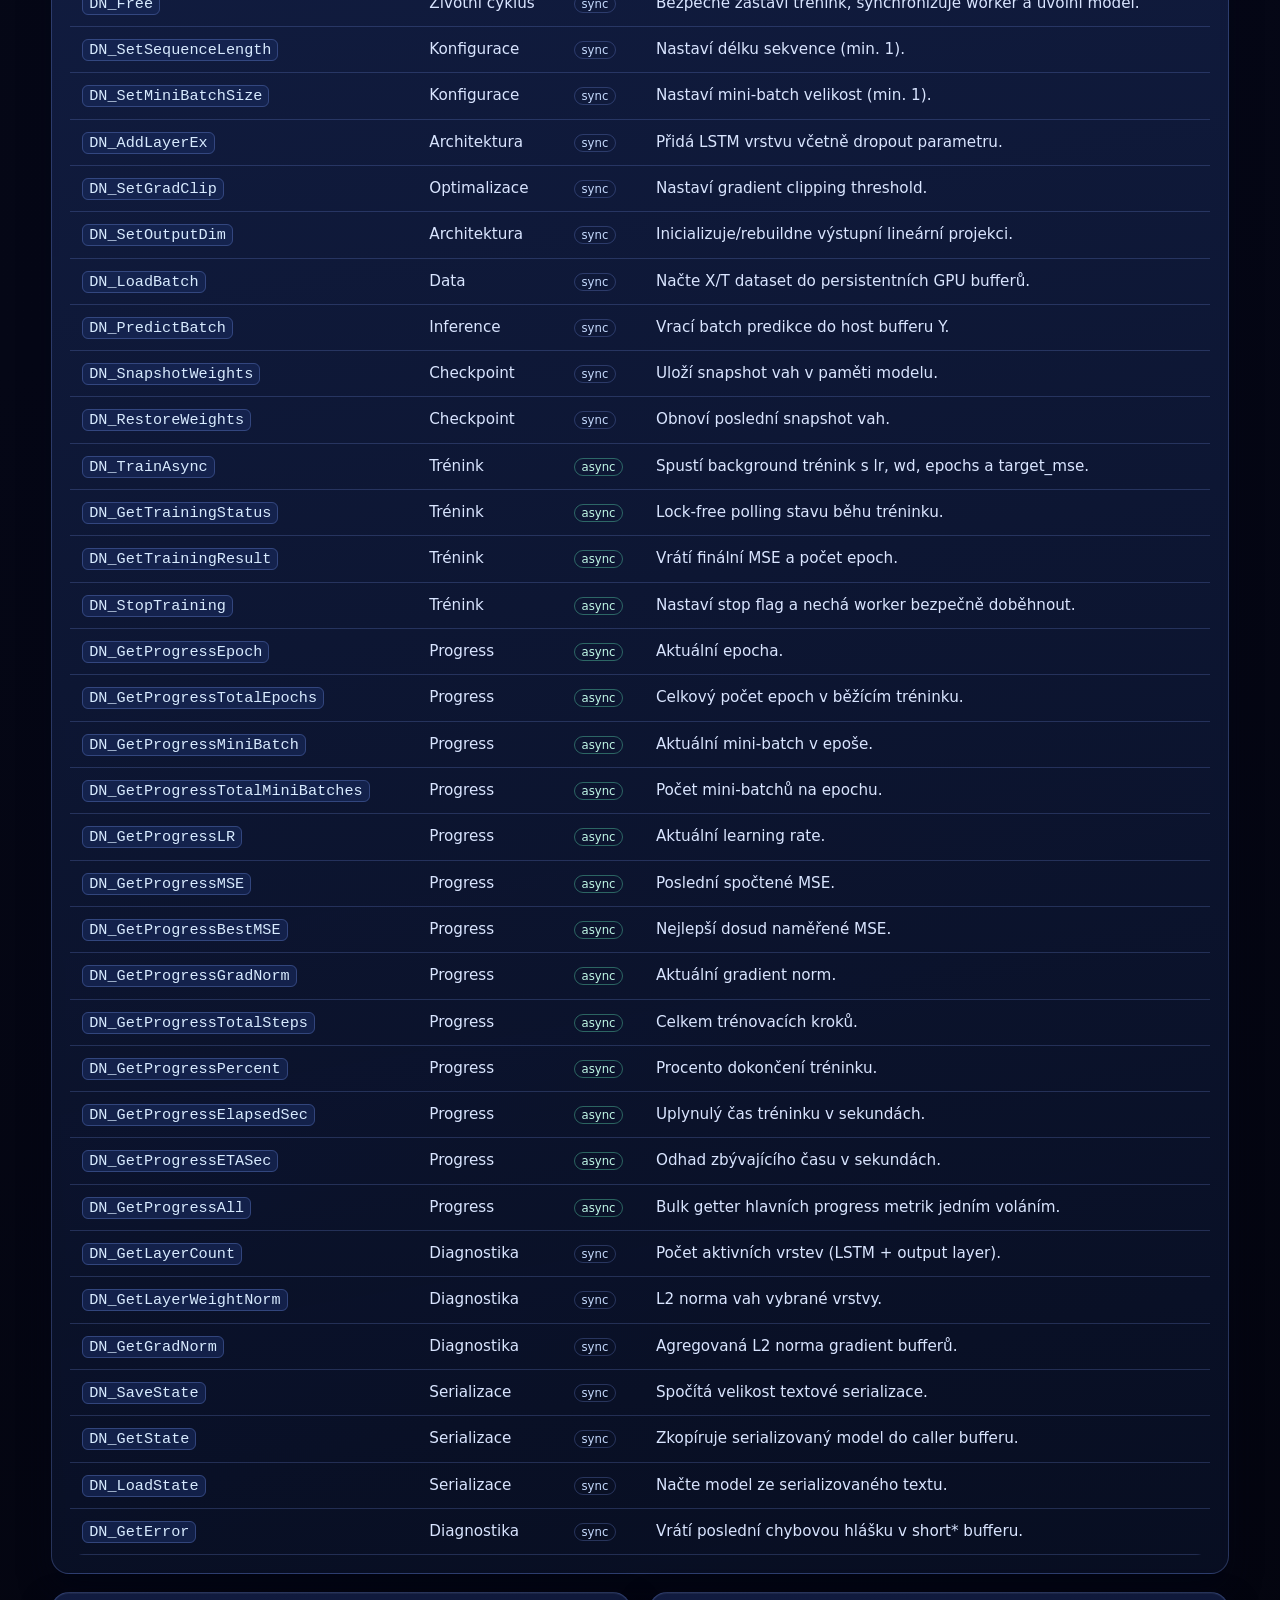
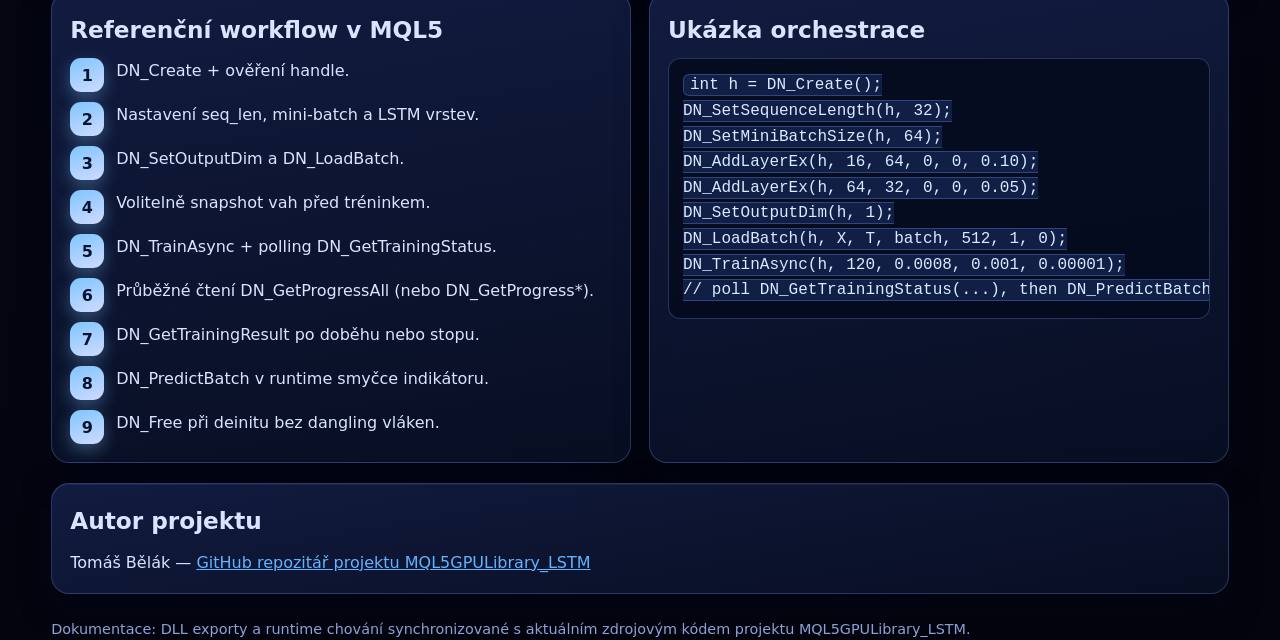
==== commit 5eb2eb48: "Add YouTube video walkthrough to docs and README" ====
--- a/docs/index.html
+++ b/docs/index.html
@@ -156,6 +156,51 @@
       box-shadow: 0 6px 16px rgba(126,197,255,0.35);
     }
 
+    .video-wrap {
+      position: relative;
+      width: 100%;
+      padding-top: 56.25%;
+      border-radius: 14px;
+      overflow: hidden;
+      border: 1px solid var(--line);
+      margin-bottom: 12px;
+      background: rgba(4, 10, 27, 0.92);
+    }
+
+    .video-wrap iframe {
+      position: absolute;
+      inset: 0;
+      width: 100%;
+      height: 100%;
+      border: 0;
+    }
+
+    .video-meta {
+      display: flex;
+      flex-wrap: wrap;
+      gap: 10px;
+      align-items: center;
+      color: var(--muted);
+      font-size: 0.95rem;
+    }
+
+    .video-link {
+      display: inline-flex;
+      align-items: center;
+      gap: 8px;
+      color: #cce3ff;
+      text-decoration: none;
+      border: 1px solid rgba(99, 179, 255, 0.45);
+      border-radius: 999px;
+      padding: 5px 12px;
+      background: rgba(20, 37, 80, 0.55);
+    }
+
+    .video-link:hover {
+      border-color: rgba(154, 125, 255, 0.6);
+      background: rgba(32, 47, 94, 0.8);
+    }
+
     footer { color: #91a9de; padding: 24px 0 40px; font-size: .9rem; }
   </style>
 </head>
@@ -178,6 +223,22 @@
       <h2>Architektura a tok dat</h2>
       <img src="./lstm-flow.svg" alt="Tok dat a API orchestrace LSTM DLL" class="flow-img"/>
       <p class="lead">Model pracuje se sekvencemi o délce <code>seq_len</code>, používá sloupcově orientované matice (column-major) pro cuBLAS a drží trénovací data v persistentních GPU bufferech. Každá instance modelu má vlastní handle, vlastní synchronizační primitiva a bezpečný lifecycle při uvolnění.</p>
+    </section>
+
+    <section class="panel" aria-labelledby="video-demo-title">
+      <h2 id="video-demo-title">Video walkthrough projektu</h2>
+      <div class="video-wrap">
+        <iframe
+          src="https://www.youtube.com/embed/N_wc1mEvQP4"
+          title="MQL5GPULibrary_LSTM video walkthrough"
+          loading="lazy"
+          allow="accelerometer; autoplay; clipboard-write; encrypted-media; gyroscope; picture-in-picture; web-share"
+          allowfullscreen></iframe>
+      </div>
+      <div class="video-meta">
+        <span>Praktická ukázka nasazení DLL v prostředí MetaTrader 5.</span>
+        <a class="video-link" href="https://youtu.be/N_wc1mEvQP4" target="_blank" rel="noopener noreferrer">▶ Otevřít video na YouTube</a>
+      </div>
     </section>
 
     <section class="grid" id="feature-cards"></section>
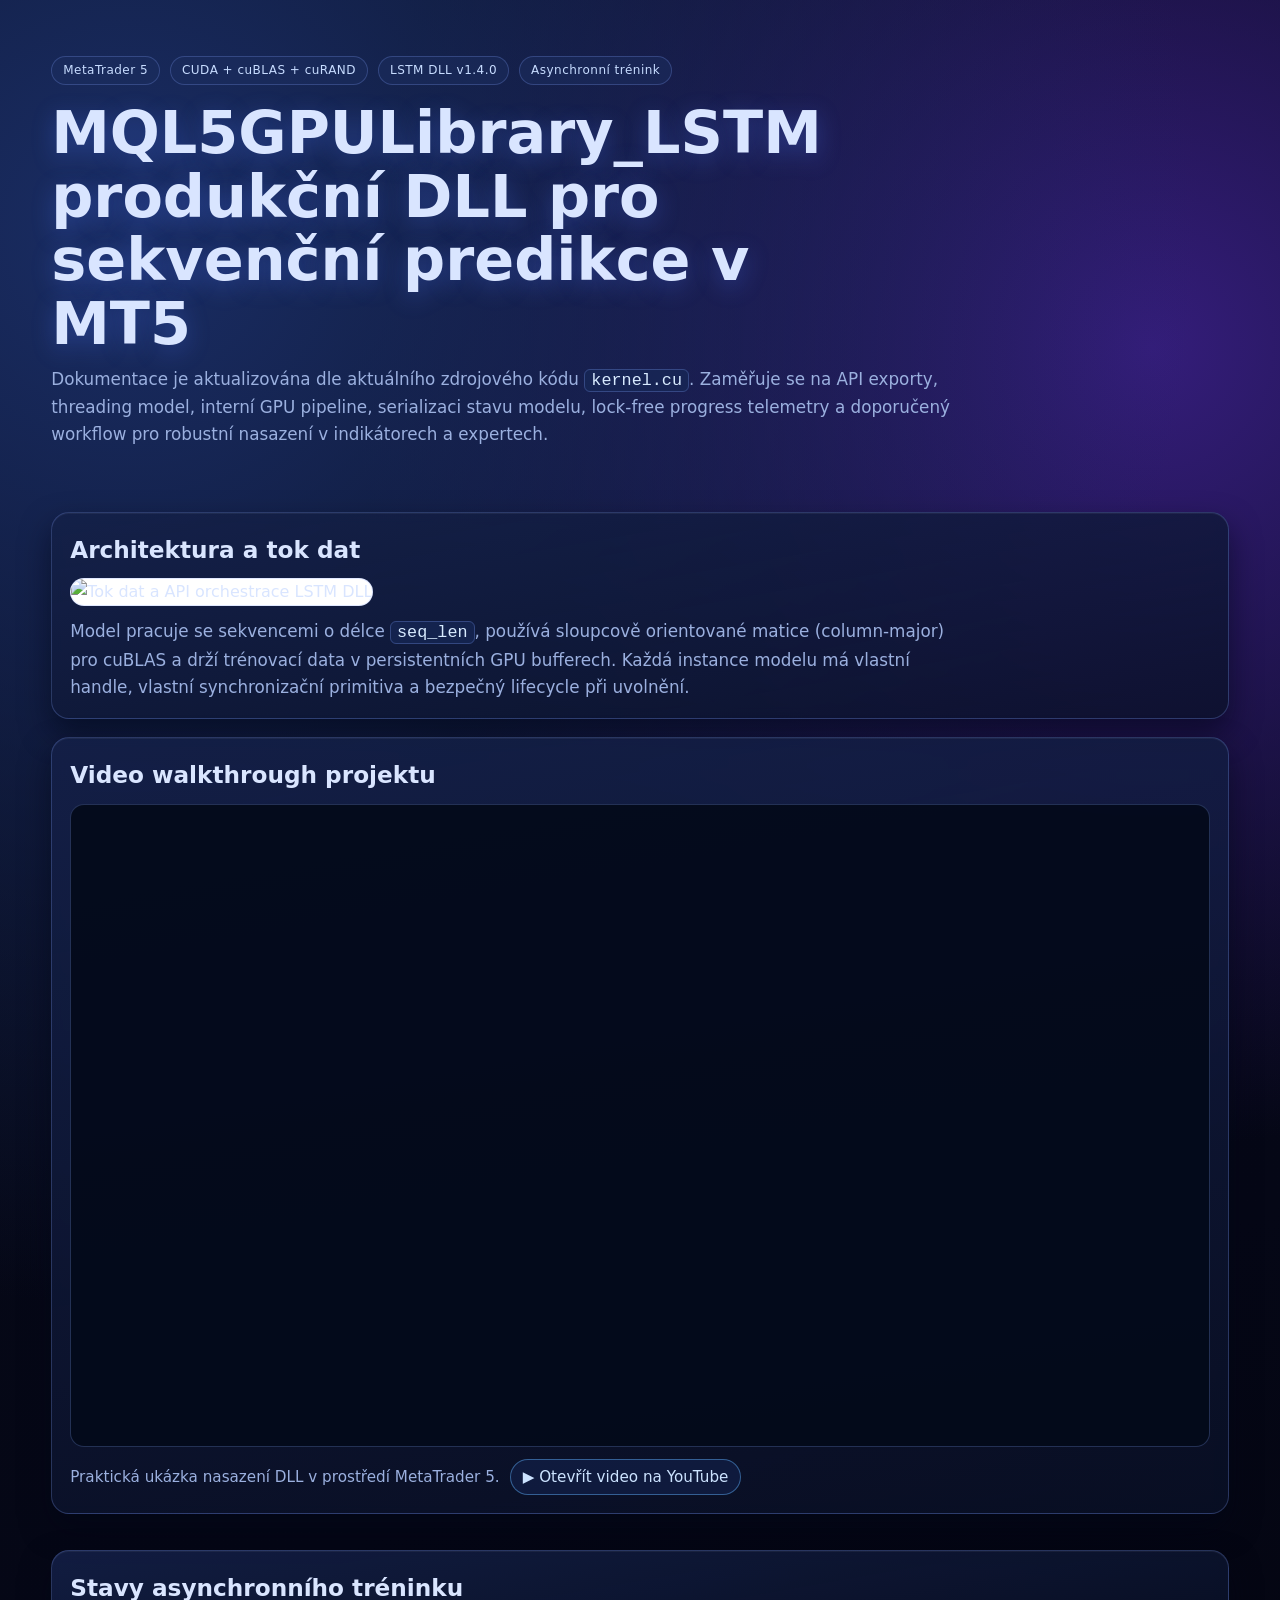
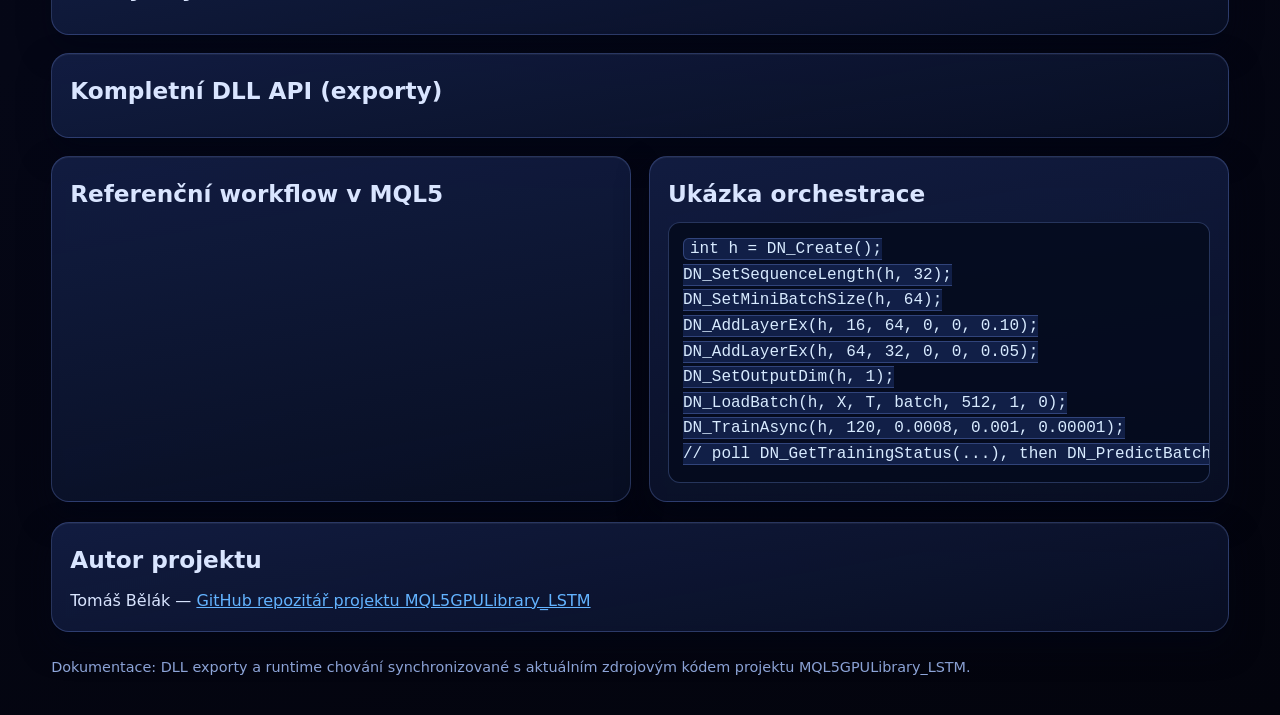
==== commit 5c76d5ed: "Remove obsolete site metadata" ====
(no text change in the page or its own stylesheets)
